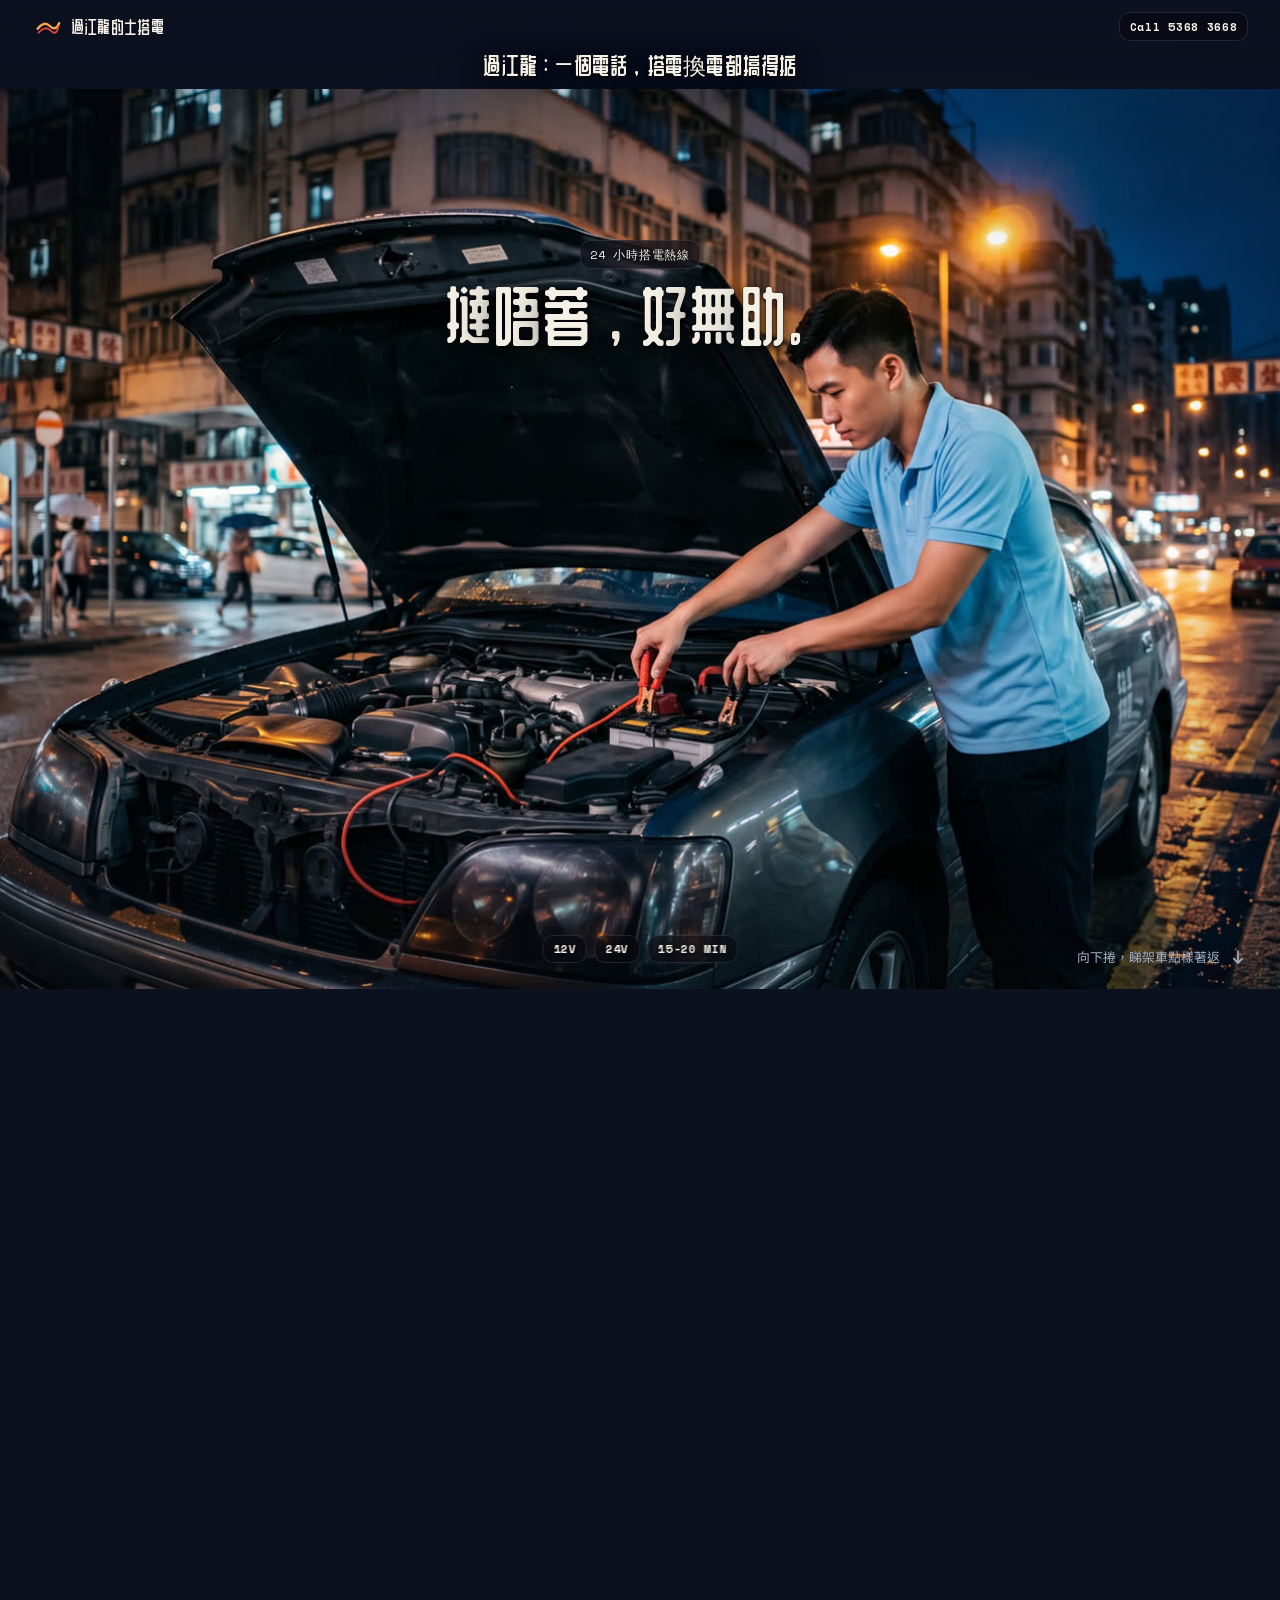
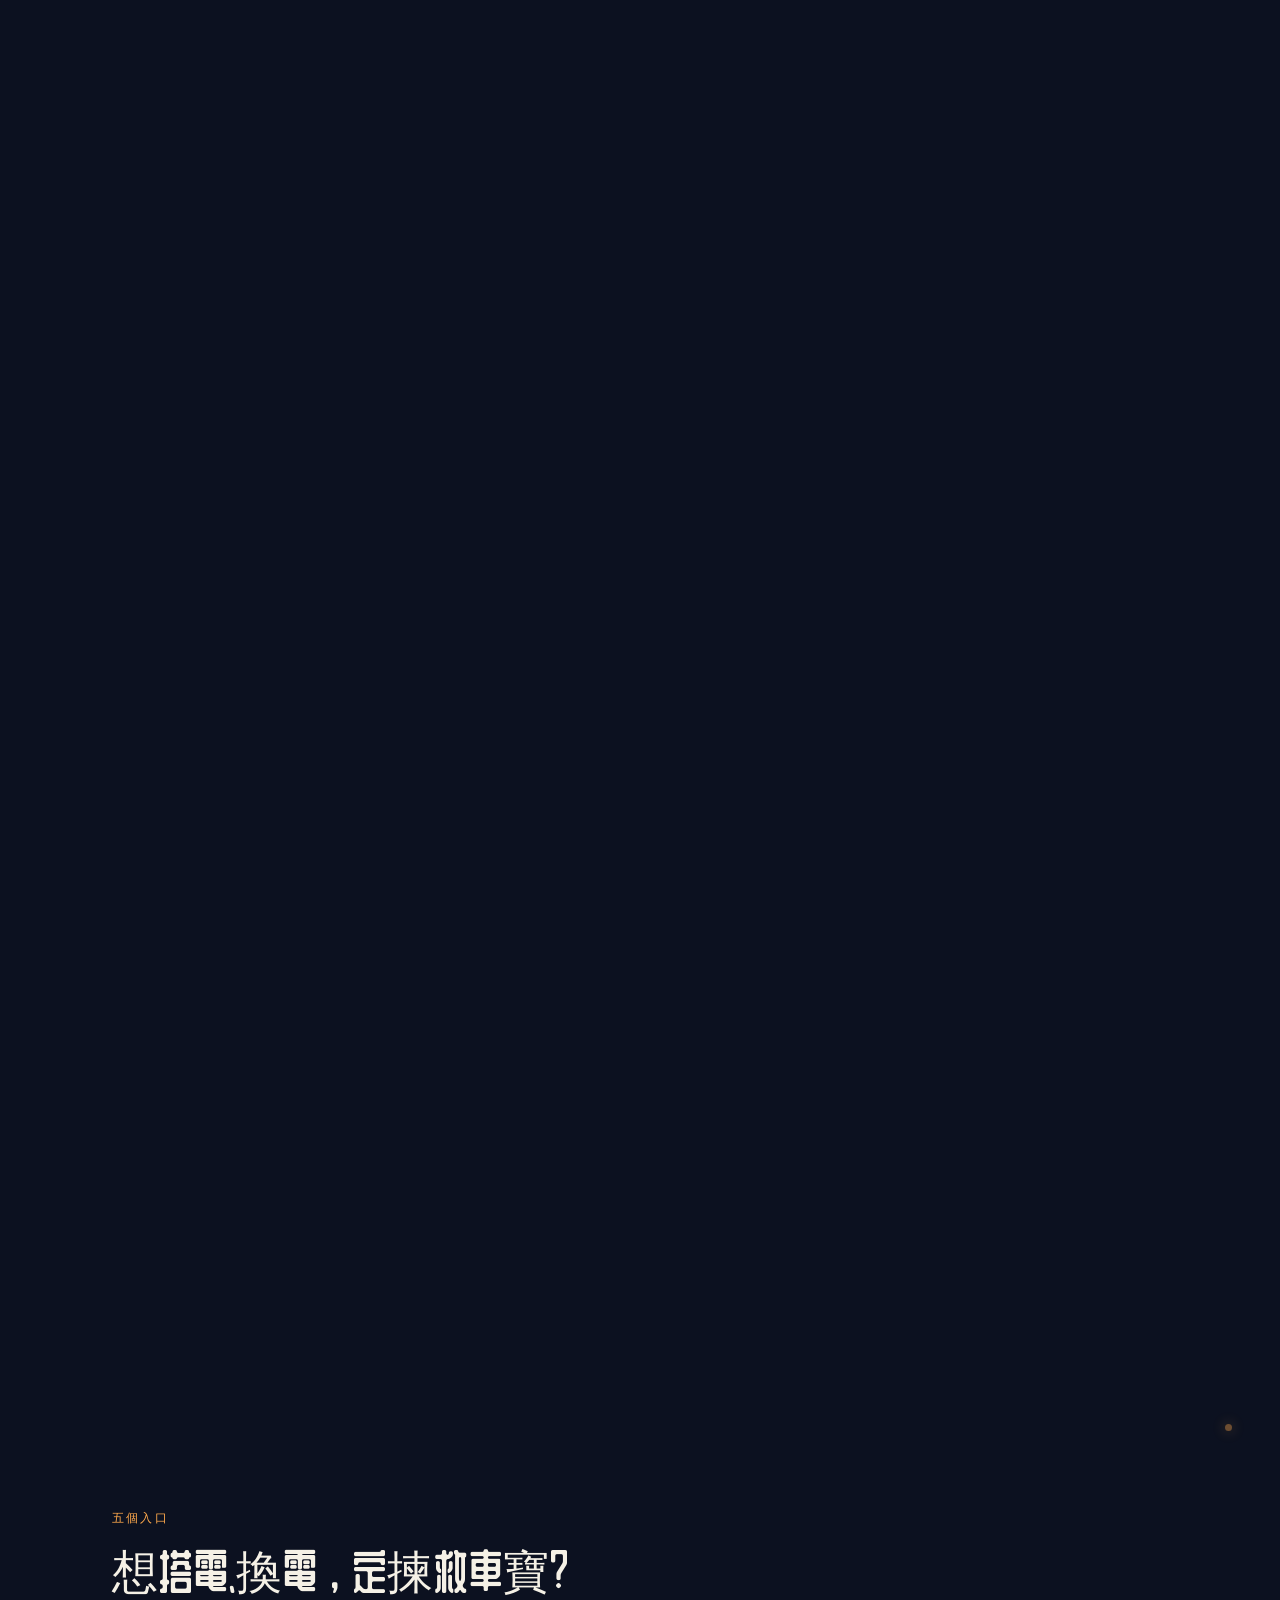
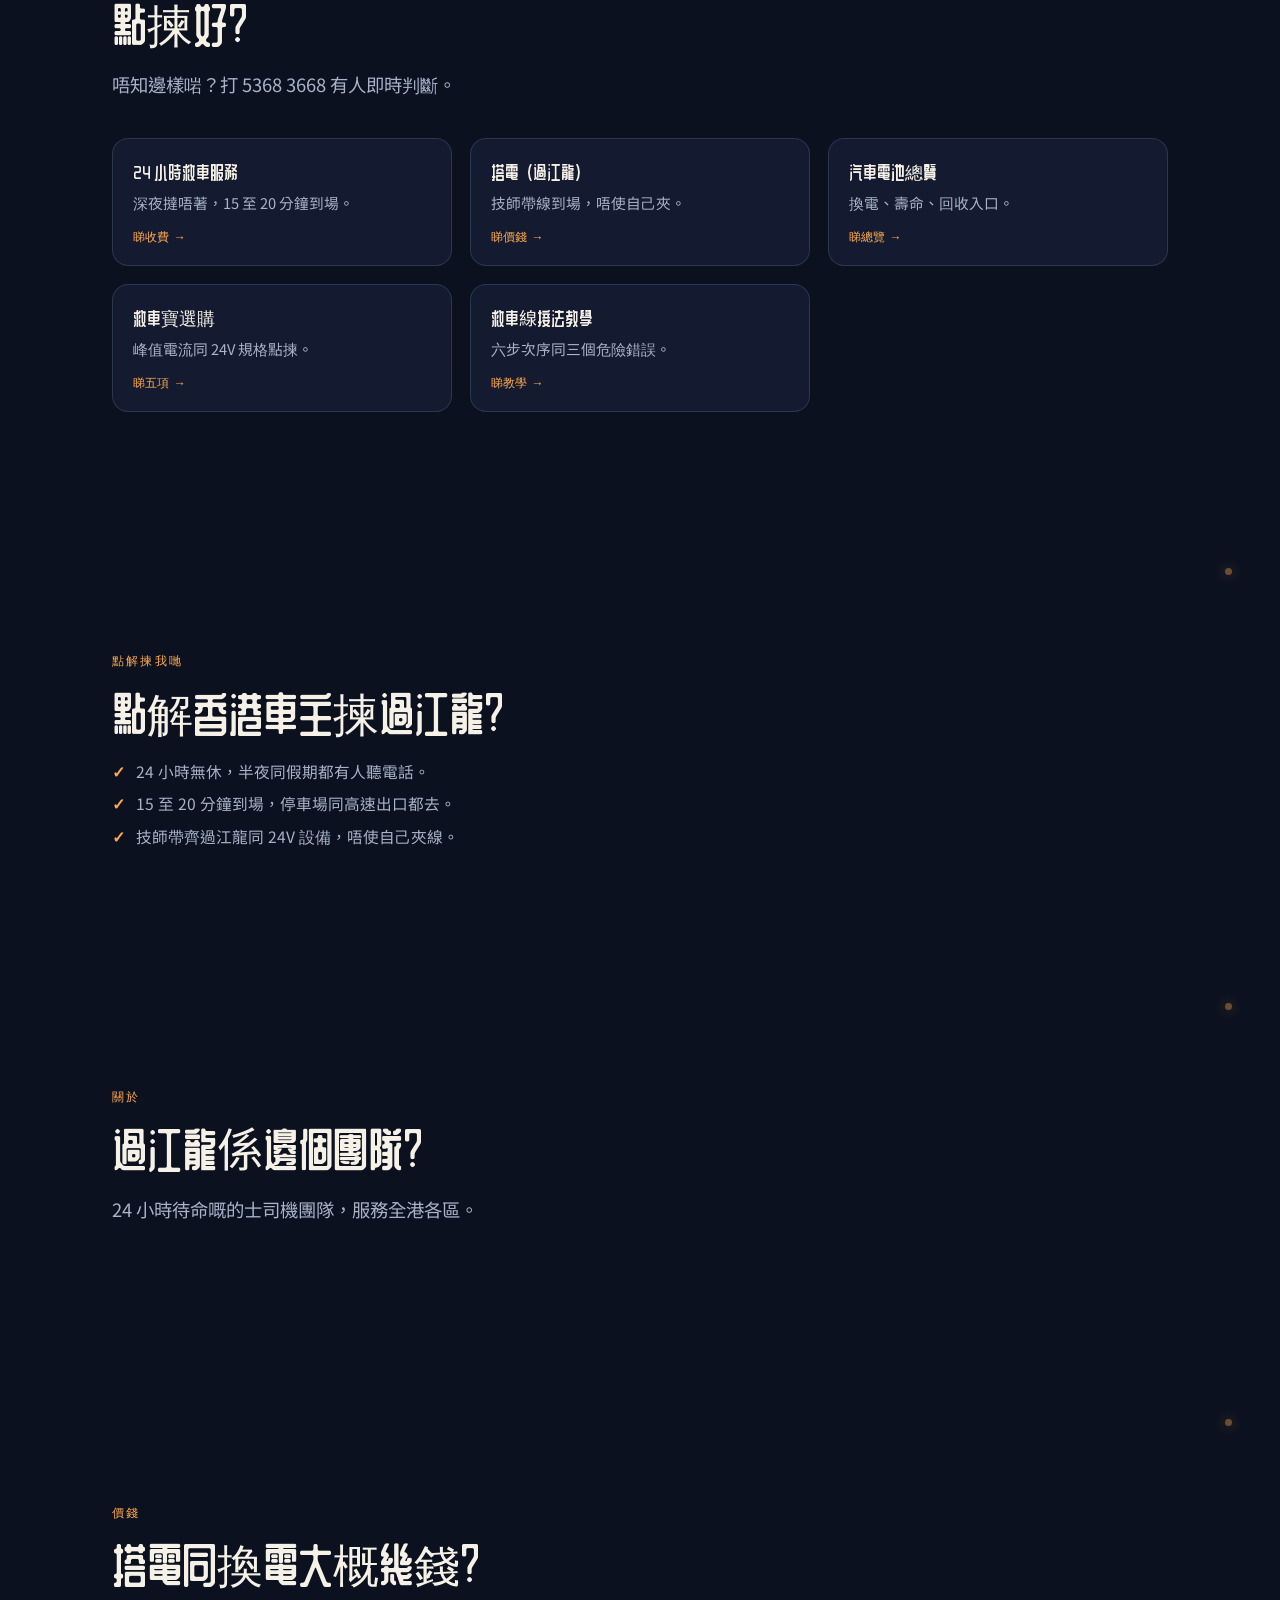
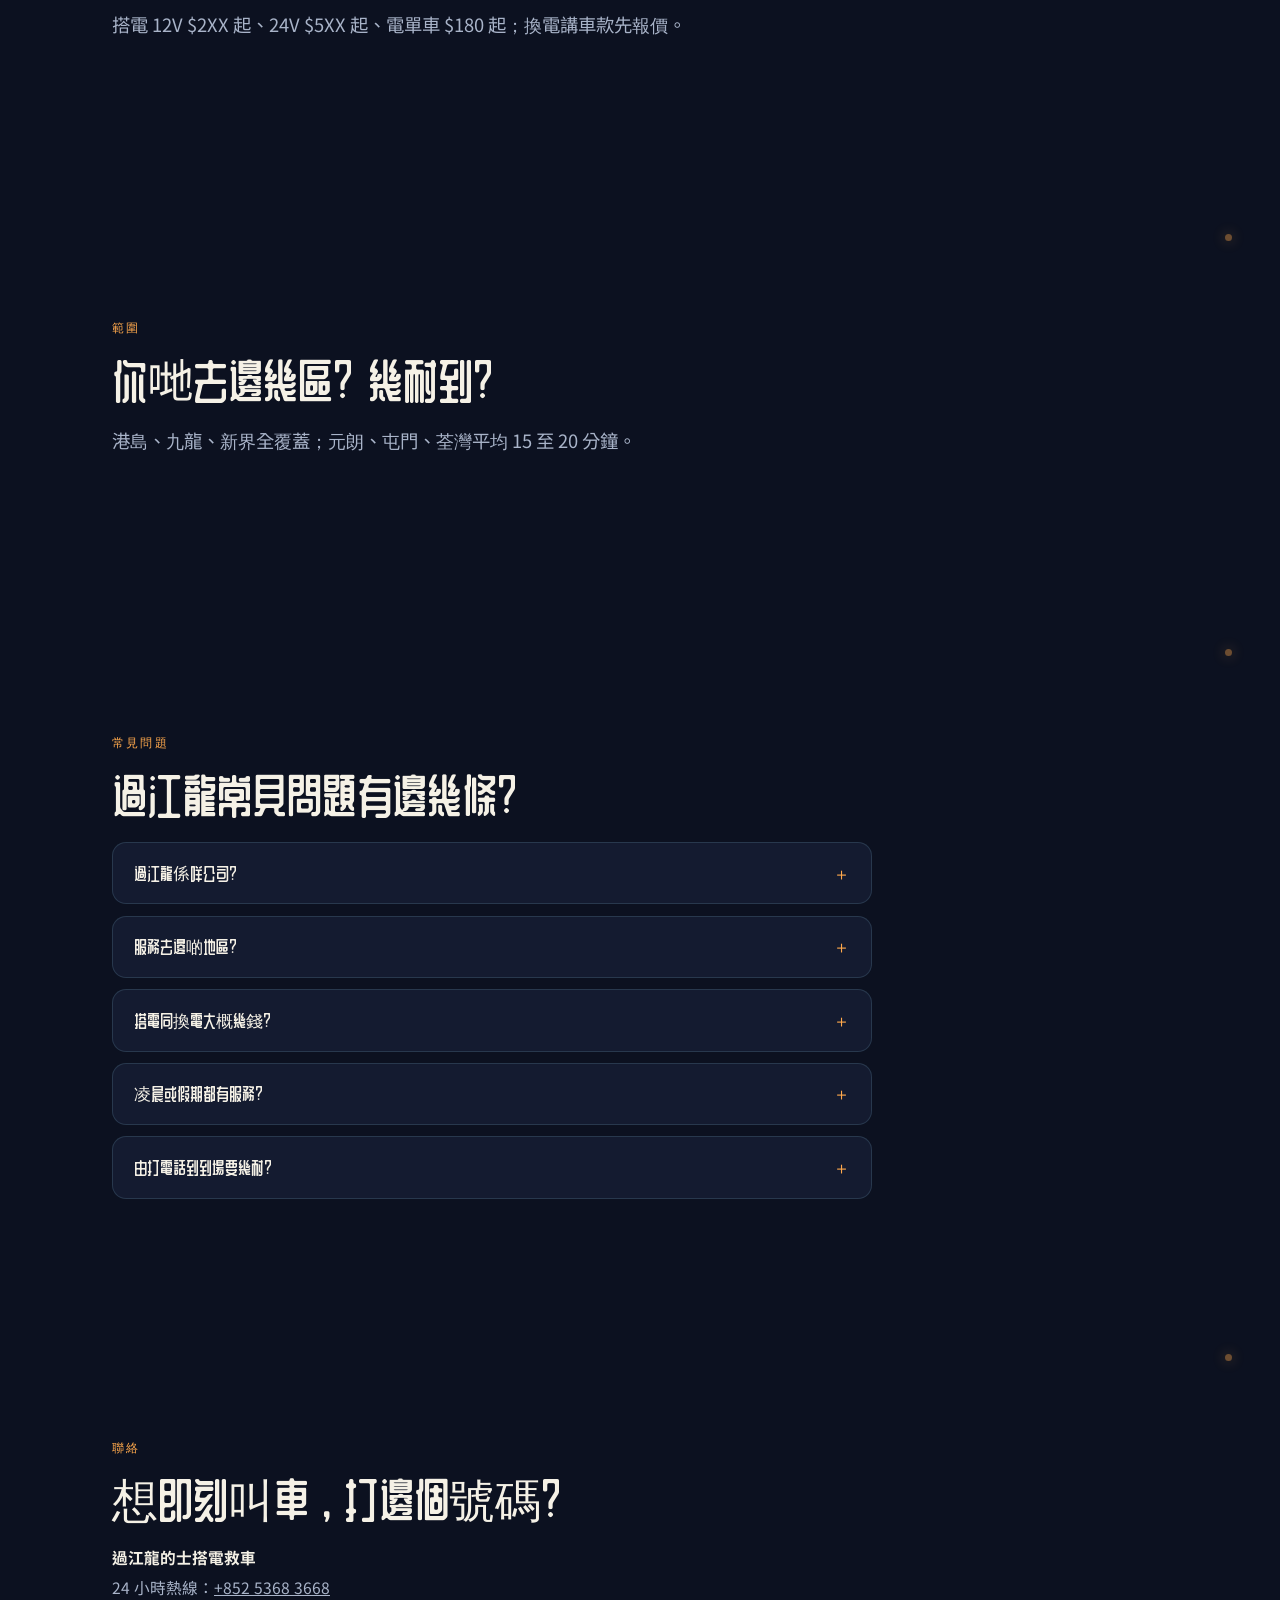
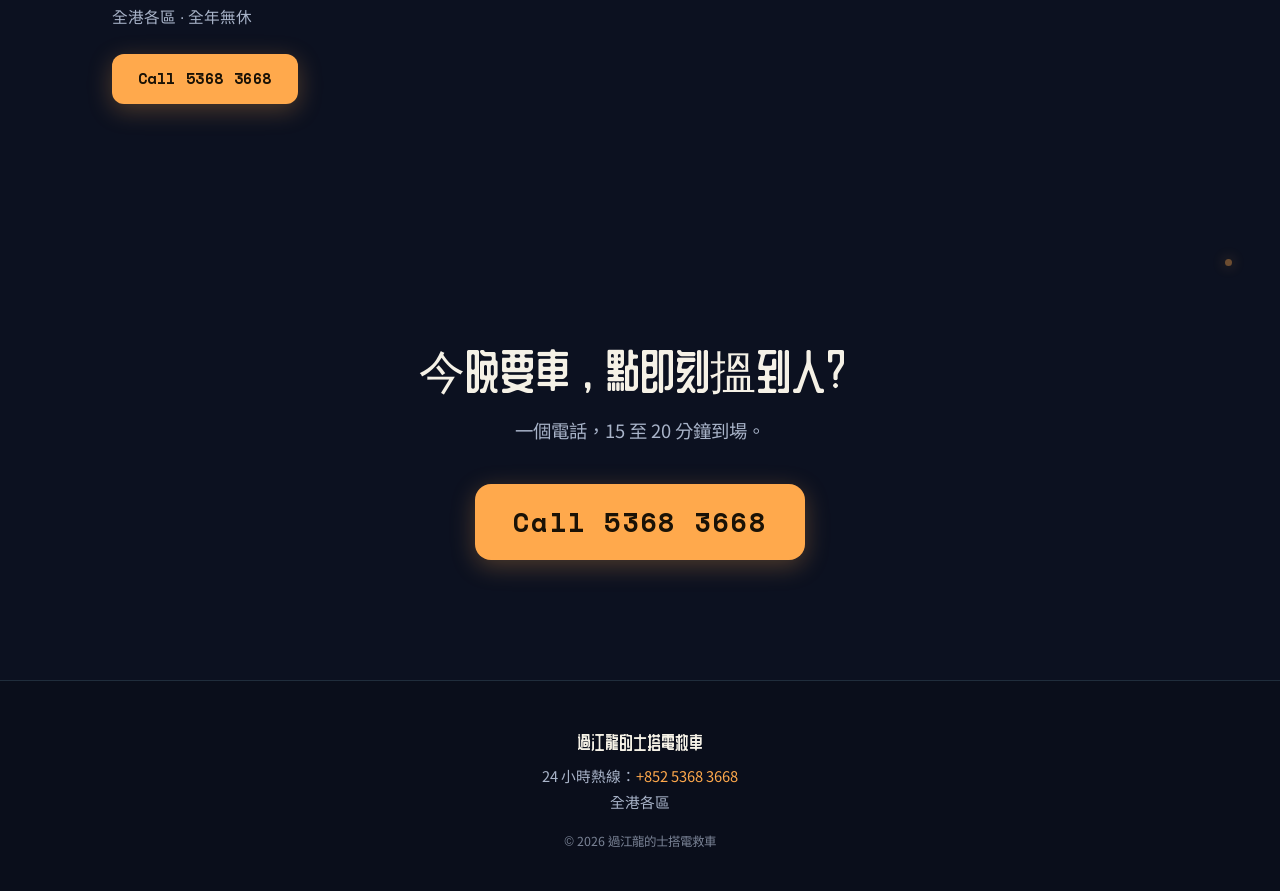
==== index.html @ 79748714 "preview: production-shaped root home (video path fix) + 12 pages" ====
<!DOCTYPE html>
<html lang="zh-Hant">
<!-- 首頁＝入口頁（hub）：內容已分拆去 12 個子頁；本頁只保留 hero、品牌、信任、價錢區間、範圍、5 條 hub 卡、4–6 條 FAQ -->
<head>
<!-- preview-build: gjl-20261128-v2 -->
<meta charset="UTF-8">
<meta name="viewport" content="width=device-width, initial-scale=1.0">
<title>過江龍的士搭電｜24 小時搭電同換電總覽｜5368 3668</title>
<meta name="description" content="過江龍的士搭電：24 小時上門搭電同換電，15 至 20 分鐘到場，全港各區。搭電 12V $2XX 起、24V $5XX 起、電單車 $180 起，一個電話 5368 3668。">
<link rel="canonical" href="https://taxi-jumpstart.com/">
<meta property="og:type" content="website">
<meta property="og:title" content="過江龍的士搭電｜24 小時搭電同換電總覽｜5368 3668">
<meta property="og:description" content="24 小時上門搭電同換電，15 至 20 分鐘到場，全港各區。一個電話 5368 3668。">
<meta property="og:image" content="https://taxi-jumpstart.com/assets/hero-poster.jpg">
<meta property="og:image:width" content="4360">
<meta property="og:image:height" content="894">
<meta property="og:image:alt" content="過江龍的士搭電：技師到場搭電一撻即著">
<meta property="og:url" content="https://taxi-jumpstart.com/">
<meta property="og:locale" content="zh_HK">
<meta name="twitter:card" content="summary_large_image">
<meta name="twitter:title" content="過江龍的士搭電｜24 小時搭電同換電總覽">
<meta name="twitter:description" content="24 小時上門搭電同換電，15 至 20 分鐘到場，全港各區。">
<meta name="twitter:image" content="https://taxi-jumpstart.com/assets/hero-poster.jpg">
<meta name="theme-color" content="#0C1120">
<link rel="icon" href="data:image/svg+xml,%3Csvg xmlns='http://www.w3.org/2000/svg' viewBox='0 0 64 64'%3E%3Crect width='64' height='64' rx='14' fill='%230C1120'/%3E%3Cpath d='M12 38 Q26 20 38 32 T58 26' stroke='%23FFA94C' stroke-width='5' fill='none' stroke-linecap='round'/%3E%3Cpath d='M14 46 Q28 30 40 42 T56 34' stroke='%23E5443F' stroke-width='4' fill='none' stroke-linecap='round'/%3E%3C/svg%3E">
<link rel="preload" href="assets/fonts/zcool-400.woff2" as="font" type="font/woff2" crossorigin>
<link rel="preload" as="image" href="assets/hero-poster.jpg" fetchpriority="high">
<link rel="stylesheet" href="assets/fonts/fonts.css" media="print" onload="this.media='all'">
<noscript><link rel="stylesheet" href="assets/fonts/fonts.css"></noscript>
<link rel="stylesheet" href="assets/style.css?v=26">
<script async src="https://www.googletagmanager.com/gtag/js?id=G-LXWR9DQGWZ"></script>
<script>
  window.dataLayer = window.dataLayer || [];
  function gtag(){dataLayer.push(arguments);}
  gtag('js', new Date());
  gtag('config', 'G-LXWR9DQGWZ');
</script>
<style>
/* 首頁專用：5 條 hub 卡（唔改 style.css，避免影響 12 個子頁） */
.hub-grid{display:grid;grid-template-columns:repeat(3,1fr);gap:1.1rem}
.hub-card{display:flex;flex-direction:column;gap:.35rem;background:var(--panel);border:1px solid var(--line);border-radius:16px;padding:1.25rem;text-decoration:none;transition:border-color .25s,transform .25s}
.hub-card:hover{border-color:var(--accent);transform:translateY(-2px)}
.hub-card h3{font-family:var(--font-display);font-weight:400;font-size:1.12rem;color:var(--text-primary)}
.hub-card p{color:var(--text-secondary);font-size:.92rem;line-height:1.55}
.hub-card .hub-more{font-family:var(--font-mono);font-size:.76rem;color:var(--accent);margin-top:.45rem}
.nap{display:grid;gap:.35rem;max-width:52rem;margin-bottom:1.6rem}
.nap p{color:var(--text-secondary);font-size:.98rem}
.nap strong{color:var(--text-primary)}
.trust{display:grid;gap:.55rem;max-width:52rem;list-style:none}
.trust li{color:var(--text-secondary);font-size:.98rem;padding-left:1.5rem;position:relative}
.trust li::before{content:"✓";position:absolute;left:0;color:var(--accent);font-weight:700}
@media (max-width:900px){.hub-grid{grid-template-columns:1fr}}
@media (max-width:720px){
  .hub-card h3{font-size:1.5rem}
  .hub-card p{font-size:1.12rem}
  .hub-card .hub-more{font-size:.95rem}
  .nap p,.trust li,.faq-list details p{font-size:1.12rem}
}
</style>
<script type="application/ld+json">
{
  "@context": "https://schema.org",
  "@graph": [
    {
      "@type": "Organization",
      "@id": "https://taxi-jumpstart.com/#org",
      "name": "過江龍的士搭電救車",
      "alternateName": "的士過江龍搭電",
      "url": "https://taxi-jumpstart.com/",
      "description": "過江龍的士搭電：24 小時上門搭電同換電服務，15 至 20 分鐘到場，全港各區。",
      "telephone": "+85253683668",
      "areaServed": "香港全港各區",
      "image": "https://taxi-jumpstart.com/assets/hero-poster.jpg"
    },
    {
      "@type": "LocalBusiness",
      "@id": "https://taxi-jumpstart.com/#business",
      "name": "過江龍的士搭電救車",
      "parentOrganization": { "@id": "https://taxi-jumpstart.com/#org" },
      "url": "https://taxi-jumpstart.com/",
      "telephone": "+85253683668",
      "areaServed": "香港全港各區",
      "priceRange": "$180 - $5XX",
      "address": { "@type": "PostalAddress", "addressLocality": "香港", "addressRegion": "香港", "addressCountry": "HK" },
      "contactPoint": { "@type": "ContactPoint", "telephone": "+852-5368-3668", "contactType": "customer service", "areaServed": "HK", "availableLanguage": ["zh-Hant-HK","zh-Hant"] },
      "serviceArea": { "@type": "AdministrativeArea", "name": "香港" },
      "makesOffer": [
        { "@type": "Offer", "@id": "https://taxi-jumpstart.com/#offer-moto", "itemOffered": { "@type": "Service", "name": "電單車搭電" }, "priceSpecification": { "@type": "PriceSpecification", "priceCurrency": "HKD", "price": 180 }, "areaServed": { "@type": "AdministrativeArea", "name": "香港" } },
        { "@type": "Offer", "@id": "https://taxi-jumpstart.com/#offer-12v", "itemOffered": { "@type": "Service", "name": "12V 私家車搭電" }, "priceSpecification": { "@type": "PriceSpecification", "priceCurrency": "HKD", "minPrice": 200, "maxPrice": 299 }, "areaServed": { "@type": "AdministrativeArea", "name": "香港" } },
        { "@type": "Offer", "@id": "https://taxi-jumpstart.com/#offer-24v", "itemOffered": { "@type": "Service", "name": "24V 貨車搭電" }, "priceSpecification": { "@type": "PriceSpecification", "priceCurrency": "HKD", "minPrice": 500 }, "areaServed": { "@type": "AdministrativeArea", "name": "香港" } }
      ],
      "openingHours": "Mo-Su 00:00-24:00",
      "image": "https://taxi-jumpstart.com/assets/hero-poster.jpg"
    },
    {
      "@type": "FAQPage",
      "@id": "https://taxi-jumpstart.com/#faq",
      "mainEntity": [
        { "@type": "Question", "name": "過江龍係咩公司？", "acceptedAnswer": { "@type": "Answer", "text": "過江龍的士搭電救車：24 小時上門搭電同換電嘅團隊，一個電話 5368 3668，服務全港各區。" } },
        { "@type": "Question", "name": "服務去邊啲地區？", "acceptedAnswer": { "@type": "Answer", "text": "香港島、九龍、新界全區，包括屋邨、商場停車場、工業區、隧道口同高速出口。" } },
        { "@type": "Question", "name": "搭電同換電大概幾錢？", "acceptedAnswer": { "@type": "Answer", "text": "搭電 12V $2XX 起、24V 貨車 $5XX 起、電單車 $180 起；換電視乎車款同型號，講車款先報實價。" } },
        { "@type": "Question", "name": "凌晨或公眾假期都有服務？", "acceptedAnswer": { "@type": "Answer", "text": "有，24 小時全年無休；深夜、公眾假期同偏遠地區收費可能調整，落單時會講清楚。" } },
        { "@type": "Question", "name": "由打電話到技師到場要幾耐？", "acceptedAnswer": { "@type": "Answer", "text": "平均 15 至 20 分鐘；偏遠地區會長少少，落單時即時講預計到場時間。" } }
      ]
    }
  ]
}
</script>
<meta name="robots" content="noindex,nofollow">
</head>
<body>
<a class="skip" href="#main">跳至主要內容</a>

<nav class="nav" aria-label="主導覽">
  <a class="nav-brand" href="#top" aria-label="過江龍的士搭電 首頁">
    <svg class="brand-mark" viewBox="0 0 64 64" aria-hidden="true"><path d="M12 38 Q26 20 38 32 T58 26" stroke="#FFA94C" stroke-width="5" fill="none" stroke-linecap="round"/><path d="M14 46 Q28 30 40 42 T56 34" stroke="#E5443F" stroke-width="4" fill="none" stroke-linecap="round"/></svg>
    <span class="brand-name">過江龍的士搭電</span>
  </a>
  <a class="nav-call chip" href="tel:+85253683668">Call 5368 3668</a>
</nav>

<main id="main" tabindex="-1">

<div class="h1-bar">
  <h1>過江龍：一個電話，搭電換電都搞得掂</h1>
</div>

<section class="hero" id="top" aria-label="過江龍的士搭電 搭電同換電總覽">
  <div class="stage" id="stage">
    <div class="poster" id="poster"></div>
    <video id="hero" preload="none" muted playsinline aria-hidden="true" tabindex="-1"></video>
    <svg class="ring" viewBox="0 0 48 48" aria-hidden="true"><circle cx="24" cy="24" r="20" fill="none" stroke="currentColor" stroke-width="3" stroke-dasharray="126" style="stroke-dashoffset:var(--ld,126)"/></svg>
    <div class="scrim" aria-hidden="true"></div>

    <div class="captions" aria-hidden="true">
      <div class="band band-1 top" data-band="1" data-a="0.00" data-b="0.20" data-entrance="rise">
        <p class="chip band-kicker">24 小時搭電熱線</p>
        <div class="bhead">撻唔著，好無助。</div>
      </div>
      <div class="band band-2 left" data-band="2" data-a="0.20" data-b="0.44" data-entrance="weave">
        <p class="chip band-kicker">過江龍的士到場</p>
        <div class="bhead">一個電話，我哋 15 分鐘就到。</div>
      </div>
      <div class="band band-3 top" data-band="3" data-a="0.44" data-b="0.70" data-entrance="punch">
        <div class="bhead punch">一撻即著。</div>
        <p class="bsub">12V 私家車、24V 貨車都搞得掂</p>
      </div>
      <div class="band band-4 right" data-band="4" data-a="0.70" data-b="0.90" data-entrance="grid">
        <div class="bhead gridline">12V 私家車。24V 貨車。電單車。都得。</div>
      </div>
      <div class="band band-5 top" data-band="5" data-a="0.90" data-b="1.00" data-entrance="settle">
        <div class="bhead settle">24 小時。|全港各區。</div>
        <p class="bsub settle">車死咗唔使慌，<br>一個電話搞掂</p>
        <a class="btn settle" href="tel:+85253683668">Call 5368 3668</a>
      </div>
    </div>

    <div class="hud" aria-hidden="true">
      <span class="chip hud-chip">12V</span>
      <span class="chip hud-chip">24V</span>
      <span class="chip hud-chip">15-20 MIN</span>
    </div>

    <div class="scroll-cue" aria-hidden="true">
      <span>向下捲，睇架車點樣著返</span>
      <svg viewBox="0 0 24 24"><path d="M12 5v14m0 0l-5-5m5 5l5-5" stroke="currentColor" stroke-width="2" fill="none" stroke-linecap="round" stroke-linejoin="round"/></svg>
    </div>
  </div>

  <div class="static-hero" id="staticHero" aria-hidden="false">
    <div class="s-head">過江龍：一個電話，搭電換電都搞得掂</div>
    <p class="s-sub">24 小時上門搭電同換電，15 至 20 分鐘到場</p>
    <a class="btn" href="tel:+85253683668">Call 5368 3668</a>
  </div>
</section>


<section class="section" aria-labelledby="hub-h">
  <div class="wrap sec-enter">
    <p class="kicker">五個入口</p>
    <h2 class="h2" id="hub-h">想搭電、換電，定揀救車寶？點揀好？</h2>
    <p class="lede">唔知邊樣啱？打 5368 3668 有人即時判斷。</p>
    <div class="hub-grid stagger">
      <a class="hub-card" href="services/24-hour-rescue/">
        <h3>24 小時救車服務</h3>
        <p>深夜撻唔著，15 至 20 分鐘到場。</p>
        <span class="hub-more">睇收費 →</span>
      </a>
      <a class="hub-card" href="services/battery-jump/">
        <h3>搭電（過江龍）</h3>
        <p>技師帶線到場，唔使自己夾。</p>
        <span class="hub-more">睇價錢 →</span>
      </a>
      <a class="hub-card" href="battery/">
        <h3>汽車電池總覽</h3>
        <p>換電、壽命、回收入口。</p>
        <span class="hub-more">睇總覽 →</span>
      </a>
      <a class="hub-card" href="tools/jump-starter/">
        <h3>救車寶選購</h3>
        <p>峰值電流同 24V 規格點揀。</p>
        <span class="hub-more">睇五項 →</span>
      </a>
      <a class="hub-card" href="guides/jump-lead-steps/">
        <h3>救車線接法教學</h3>
        <p>六步次序同三個危險錯誤。</p>
        <span class="hub-more">睇教學 →</span>
      </a>
    </div>
  </div>
</section>

<section class="section" aria-labelledby="why-h">
  <div class="wrap sec-enter">
    <p class="kicker">點解揀我哋</p>
    <h2 class="h2" id="why-h">點解香港車主揀過江龍？</h2>
    <ul class="trust">
      <li>24 小時無休，半夜同假期都有人聽電話。</li>
      <li>15 至 20 分鐘到場，停車場同高速出口都去。</li>
      <li>技師帶齊過江龍同 24V 設備，唔使自己夾線。</li>
    </ul>
  </div>
</section>

<section class="section" aria-labelledby="brand-h">
  <div class="wrap sec-enter">
    <p class="kicker">關於</p>
    <h2 class="h2" id="brand-h">過江龍係邊個團隊？</h2>
    <p class="lede">24 小時待命嘅的士司機團隊，服務全港各區。</p>
  </div>
</section>

<section class="section" aria-labelledby="price-h">
  <div class="wrap sec-enter">
    <p class="kicker">價錢</p>
    <h2 class="h2" id="price-h">搭電同換電大概幾錢？</h2>
    <p class="lede">搭電 12V $2XX 起、24V $5XX 起、電單車 $180 起；換電講車款先報價。</p>
  </div>
</section>

<section class="section" aria-labelledby="area-h">
  <div class="wrap sec-enter">
    <p class="kicker">範圍</p>
    <h2 class="h2" id="area-h">你哋去邊幾區？幾耐到？</h2>
    <p class="lede">港島、九龍、新界全覆蓋；元朗、屯門、荃灣平均 15 至 20 分鐘。</p>
  </div>
</section>

<section class="section faq" aria-labelledby="faq-h">
  <div class="wrap sec-enter">
    <p class="kicker">常見問題</p>
    <h2 class="h2" id="faq-h">過江龍常見問題有邊幾條？</h2>
    <div class="faq-list">
      <details><summary>過江龍係咩公司？</summary><p>24 小時搭電同換電團隊，熱線 5368 3668。</p></details>
      <details><summary>服務去邊啲地區？</summary><p>港島、九龍、新界全區，包括停車場同高速出口。</p></details>
      <details><summary>搭電同換電大概幾錢？</summary><p>搭電 12V $2XX 起、24V $5XX 起；換電講車款報價。</p></details>
      <details><summary>凌晨或假期都有服務？</summary><p>有，24 小時無休；偏遠地區收費或調整。</p></details>
      <details><summary>由打電話到到場要幾耐？</summary><p>平均 15 至 20 分鐘，落單即講預計時間。</p></details>
    </div>
  </div>
</section>

<section class="section" aria-labelledby="contact-h">
  <div class="wrap sec-enter">
    <p class="kicker">聯絡</p>
    <h2 class="h2" id="contact-h">想即刻叫車，打邊個號碼？</h2>
    <div class="nap">
      <p><strong>過江龍的士搭電救車</strong></p>
      <p>24 小時熱線：<a href="tel:+85253683668">+852 5368 3668</a></p>
      <p>全港各區 · 全年無休</p>
    </div>
    <a class="btn" href="tel:+85253683668">Call 5368 3668</a>
  </div>
</section>

<section class="section final-cta" aria-labelledby="cta-h">
  <div class="wrap sec-enter">
    <h2 class="h2" id="cta-h">今晚要車，點即刻搵到人？</h2>
    <p class="lede">一個電話，15 至 20 分鐘到場。</p>
    <a class="btn big" href="tel:+85253683668">Call 5368 3668</a>
  </div>
</section>

</main>

<footer class="footer">
  <div class="wrap">
    <p class="foot-name">過江龍的士搭電救車</p>
    <p class="foot-line">24 小時熱線：<a href="tel:+85253683668">+852 5368 3668</a></p>
    <p class="foot-line">全港各區</p>
    <p class="foot-note">© 2026 過江龍的士搭電救車</p>
  </div>
</footer>

<script src="assets/app.js?v=25"></script>
</body>
</html>
---- assets/fonts/fonts.css ----
/* Self-hosted subset fonts — pyftsubset to the exact chars used on this page
   (443 chars incl. ASCII + CJK punctuation). ~450KB total instead of loading
   full Google Fonts subsets. If page copy changes, re-subset with:
   pyftsubset <src> --text-file=chars.txt --flavor=woff2 --output-file=... */
@font-face{font-family:'ZCOOL QingKe HuangYou';src:url('zcool-400.woff2') format('woff2');font-weight:400;font-style:normal;font-display:swap}
@font-face{font-family:'Noto Sans TC';src:url('noto-400.woff2') format('woff2');font-weight:400;font-style:normal;font-display:swap}
@font-face{font-family:'Noto Sans TC';src:url('noto-500.woff2') format('woff2');font-weight:500;font-style:normal;font-display:swap}
@font-face{font-family:'Noto Sans TC';src:url('noto-700.woff2') format('woff2');font-weight:700;font-style:normal;font-display:swap}
@font-face{font-family:'Space Mono';src:url('spacemono-400.woff2') format('woff2');font-weight:400;font-style:normal;font-display:swap}
@font-face{font-family:'Space Mono';src:url('spacemono-700.woff2') format('woff2');font-weight:700;font-style:normal;font-display:swap}
---- assets/fonts/fonts.css ----
/* Self-hosted subset fonts — pyftsubset to the exact chars used on this page
   (443 chars incl. ASCII + CJK punctuation). ~450KB total instead of loading
   full Google Fonts subsets. If page copy changes, re-subset with:
   pyftsubset <src> --text-file=chars.txt --flavor=woff2 --output-file=... */
@font-face{font-family:'ZCOOL QingKe HuangYou';src:url('zcool-400.woff2') format('woff2');font-weight:400;font-style:normal;font-display:swap}
@font-face{font-family:'Noto Sans TC';src:url('noto-400.woff2') format('woff2');font-weight:400;font-style:normal;font-display:swap}
@font-face{font-family:'Noto Sans TC';src:url('noto-500.woff2') format('woff2');font-weight:500;font-style:normal;font-display:swap}
@font-face{font-family:'Noto Sans TC';src:url('noto-700.woff2') format('woff2');font-weight:700;font-style:normal;font-display:swap}
@font-face{font-family:'Space Mono';src:url('spacemono-400.woff2') format('woff2');font-weight:400;font-style:normal;font-display:swap}
@font-face{font-family:'Space Mono';src:url('spacemono-700.woff2') format('woff2');font-weight:700;font-style:normal;font-display:swap}
---- assets/style.css ----
/* 過江龍的士搭電救車 — cinematic scroll site */
:root{
  --canvas:#0C1120;
  --panel:#141B30;
  --panel-2:#182038;
  --accent:#FFA94C;
  --accent-hover:#FFC078;
  --accent-muted:rgba(255,169,76,.22);
  --current:#A5E6FF;
  --clamp-red:#E5443F;
  --text-primary:#F5F1E6;
  --text-secondary:#A9B4C9;
  --line:rgba(165,230,255,.14);
  --ease-out:cubic-bezier(.22,.61,.36,1);
  --ease-soft:cubic-bezier(.33,1,.68,1);
  --tshadow:0 1px 2px rgba(5,5,10,.95),0 3px 12px rgba(5,5,10,.78),0 10px 44px rgba(5,5,10,.8);
  --font-display:'ZCOOL QingKe HuangYou','Noto Sans TC',sans-serif;
  --font-body:'Noto Sans TC',sans-serif;
  --font-mono:'Space Mono',monospace;
  --font-latin:'Syncopate',monospace;
}
*,*::before,*::after{box-sizing:border-box;margin:0;padding:0}
html{overflow-x:hidden;overflow-x:clip;scroll-behavior:smooth}
body{overflow-x:hidden;overflow-x:clip;background:var(--canvas);color:var(--text-primary);font-family:var(--font-body);font-size:16px;line-height:1.5;-webkit-font-smoothing:antialiased}
body::before{content:"";position:fixed;inset:0;z-index:0;pointer-events:none;
  background:
    radial-gradient(1200px 700px at 70% -10%, rgba(165,230,255,.05), transparent 60%),
    radial-gradient(1000px 800px at 15% 110%, rgba(255,169,76,.05), transparent 60%),
    radial-gradient(600px 400px at 90% 70%, rgba(229,68,63,.03), transparent 60%);
  animation:bgdrift 90s var(--ease-soft) infinite alternate}
@keyframes bgdrift{from{transform:translate3d(0,0,0);opacity:.8}to{transform:translate3d(0,-40px,0);opacity:1}}
body.paused *,body.paused *::before,body.paused *::after{animation-play-state:paused !important}

img,svg,video{max-width:100%;display:block}
a{color:inherit}
button{font:inherit;color:inherit;background:none;border:none;cursor:pointer}

.skip{position:absolute;left:-999px;top:0;z-index:100;background:var(--accent);color:#0C1120;padding:.6rem 1rem;border-radius:0 0 8px 0;font-weight:700}
.skip:focus{left:0}

.wrap{max-width:1120px;margin:0 auto;padding:0 clamp(1rem,4vw,2rem)}

/* nav */
.nav{position:fixed;top:0;left:0;right:0;z-index:50;display:flex;align-items:center;justify-content:space-between;
  padding:.7rem clamp(1rem,4vw,2rem);background:linear-gradient(180deg,rgba(12,17,32,.9),rgba(12,17,32,.55) 70%,transparent);backdrop-filter:blur(8px)}
.nav-brand{display:inline-flex;align-items:center;gap:.55rem;text-decoration:none;font-family:var(--font-display);font-size:1.05rem;letter-spacing:.02em}
.brand-mark{width:30px;height:30px}
.nav-call{text-decoration:none;font-family:var(--font-mono);font-weight:700;font-size:.85rem;padding:.5rem .8rem;transition:background .25s,color .25s}
.nav-call:hover{background:rgba(255,169,76,.9);color:#0C1120}

/* chips */
.chip{background:rgba(8,8,15,.55);border:1px solid rgba(96,96,126,.3);border-radius:10px;backdrop-filter:blur(10px);text-shadow:0 1px 3px rgba(5,5,10,.85);padding:.3rem .6rem;font-family:var(--font-mono);font-size:.72rem;letter-spacing:.06em;white-space:nowrap}

/* ===== hero ===== */
.hero{position:relative;height:500vh;z-index:1}
.stage{position:sticky;top:0;height:100vh;overflow:hidden}
.poster{position:absolute;inset:0;background-size:cover;background-position:center}
#hero{position:absolute;inset:0;width:100%;height:100%;object-fit:cover;opacity:0;transition:opacity .6s var(--ease-out);transform:translateZ(0);will-change:transform}
.stage.video-ready #hero{opacity:1}
.ring{position:absolute;top:50%;left:50%;width:64px;height:64px;transform:translate(-50%,-50%);color:var(--accent);opacity:0;pointer-events:none}
.stage.loading .ring{opacity:1}
.stage.video-ready .ring,.stage.video-failed .ring{opacity:0}
.ring circle{transition:stroke-dashoffset .12s linear}

.scrim{position:absolute;inset:0;pointer-events:none;background:radial-gradient(ellipse 120% 90% at 50% 45%,rgba(10,10,18,0) 35%,rgba(10,10,18,.62) 100%)}

/* captions + bands */
.captions{position:absolute;inset:0;z-index:3;pointer-events:none}
.band{position:absolute;padding:1rem;opacity:0;text-shadow:var(--tshadow)}
.band .btn{text-shadow:none}
.band-kicker{display:inline-block;margin-bottom:.7rem}
.bhead{font-family:var(--font-display);font-weight:400;font-size:clamp(1.9rem,5.2vw,4rem);line-height:1.12;color:var(--text-primary)}
.bsub{font-size:clamp(.95rem,1.6vw,1.25rem);color:var(--text-primary);margin-top:.6rem;font-weight:500}
.band .btn{margin-top:1.1rem}

.band-1{top:15%;left:8%;right:8%;text-align:center}
.band-2{top:40%;left:6%;max-width:34vw}
.band-3{top:18%;left:50%;transform:translateX(-50%);text-align:center}
.band-3 .bhead{font-size:clamp(2.6rem,8vw,6.2rem);white-space:nowrap}
.band-4{top:42%;right:6%;max-width:34vw;text-align:right}
.band-5{top:22%;left:50%;transform:translateX(-50%);text-align:center}

/* per-band scrims removed: the ::before z-index:-1 approach could paint over the
   text on some Android layouts. Legibility now comes from the global .scrim plus
   the bands' text-shadow. */

/* split text spans — per-char entrance, chars armed by JS inline styles */
.bhead .c{display:inline-block;white-space:pre}
.band .bhead,.band .bsub{display:block}

/* entrances — driven entirely in JS (inline styles on each char) for maximum
   browser compatibility. Reduced-motion CSS below forces chars visible. */
/* (a)-(e): per-char rise/weave/punch/grid/settle are computed in app.js applyChars(). */

/* HUD */
.hud{position:absolute;bottom:1.6rem;left:50%;transform:translateX(-50%);display:flex;gap:.5rem;z-index:3;pointer-events:none}
.hud-chip{font-family:var(--font-mono);font-weight:700}
.scroll-cue{position:absolute;bottom:1.4rem;right:clamp(1rem,4vw,2rem);z-index:3;display:flex;align-items:center;gap:.5rem;color:var(--text-secondary);font-size:.8rem;pointer-events:none;animation:cue 2.4s var(--ease-soft) infinite}
.scroll-cue svg{width:20px;height:20px}
@keyframes cue{0%,100%{transform:translateY(0);opacity:.85}50%{transform:translateY(6px);opacity:.4}}

/* static hero (designed layout shown under the five gates) */
.static-hero{position:absolute;inset:0;display:flex;flex-direction:column;align-items:center;justify-content:center;text-align:center;gap:1rem;padding:0 1.5rem;z-index:4;opacity:0;pointer-events:none;transition:opacity .4s var(--ease-out)}
.s-head{font-family:var(--font-display);font-weight:400;font-size:clamp(2.2rem,8vw,3.4rem);line-height:1.15;text-shadow:var(--tshadow)}
.s-sub{font-size:clamp(1rem,3vw,1.3rem);color:var(--text-primary);text-shadow:var(--tshadow)}
.static-hero .btn{pointer-events:auto}

/* ===== THE STATIC-HERO GATES (CSS must match JS exactly) =====
   Portrait phones now get the cover-cropped mobile scrub (video 7.3MB < 8MB,
   subject survives the 9:16 crop). Static hero stays only for landscape
   phones (no room for the journey) and reduced-motion visitors. */
@media (orientation:landscape) and (pointer:coarse) and (max-height:560px){.stage .captions,.stage .hud,.stage .scroll-cue{display:none}.stage video,.stage .ring,.stage .scrim{display:none}.static-hero{opacity:1;background:url('hero-poster.jpg') center/cover no-repeat}}
@media (prefers-reduced-motion:reduce){.stage .captions,.stage .hud,.stage .scroll-cue{display:none}.stage video,.stage .ring,.stage .scrim{display:none}.static-hero{opacity:1;background:url('hero-poster.jpg') center/cover no-repeat}}
@media (max-height:560px){.stage .hud,.stage .scroll-cue{display:none}}
/* JS failure safety net: never ship a wordless hero (static-hero is a sibling of .stage) */
.stage.js-failed .captions,.stage.js-failed .hud,.stage.js-failed .scroll-cue{display:none}
.stage.js-failed video,.stage.js-failed .ring,.stage.js-failed .scrim{display:none}
.stage.js-failed ~ .static-hero{opacity:1;background:url('hero-poster.jpg') center/cover no-repeat}

/* mobile portrait caption layout (scrub is live here).
   NOTE: bands deliberately use the DESKTOP positions here — the custom mobile
   band overrides caused text to vanish on some Android Chrome layouts. Only
   font sizes and HUD tweaks are overridden. Sizes tuned so captions stay
   proportional on a phone and don't bury the vehicle scene. */
@media (max-width:720px){
  .bhead{font-size:clamp(2.6rem,21vw,5.4rem);line-height:1.18}
  /* long headlines (band 2 & 4) get a smaller size so they stay inside the
     hood area (hood top → headlight top) instead of overflowing the screen */
  .band-2 .bhead,.band-4 .bhead{font-size:clamp(1.5rem,8.5vw,2.5rem)}
  .band-2 .band-kicker,.band-4 .band-kicker{font-size:1.5rem}
  .band-3 .bhead{font-size:clamp(2.4rem,22vw,4.6rem);white-space:normal}
  .band-5{top:8%}
  .band-5 .bhead{font-size:clamp(2.2rem,19vw,5rem);white-space:normal;line-height:1.02}
  .band-5 .btn{white-space:nowrap}
  .band-5 .bsub{font-size:1.3rem;margin-top:.6rem;line-height:1.2}
  .band-5 .btn{margin-top:1.1rem}
  .bsub{font-size:1.35rem}
  .band-kicker{font-size:1rem}
  .hud{bottom:.6rem}
  .hud-chip{font-size:clamp(1.1rem,4.5vw,1.7rem);padding:.45rem .7rem}
  .scroll-cue{display:none}
}

/* complete without video */
.stage.video-failed .poster{display:block}
.stage.video-failed .scroll-cue svg{animation:none}

/* ===== buttons ===== */
.btn{display:inline-block;background:var(--accent);color:#1A1206;font-family:var(--font-mono);font-weight:700;font-size:.95rem;letter-spacing:.04em;padding:.85rem 1.6rem;border-radius:12px;text-decoration:none;transition:background .25s,transform .25s;box-shadow:0 6px 24px rgba(255,169,76,.28)}
.btn:hover{background:var(--accent-hover);transform:translateY(-2px)}
.btn:focus-visible{outline:3px solid var(--accent);outline-offset:3px}
a:focus-visible,button:focus-visible,summary:focus-visible,[tabindex]:focus-visible{outline:3px solid var(--accent);outline-offset:3px}
.btn.ghost{background:transparent;color:var(--text-primary);border:1.5px solid var(--accent-muted);box-shadow:none}
.btn.ghost:hover{border-color:var(--accent);background:rgba(255,169,76,.1)}
.btn.big{font-size:clamp(1.2rem,3vw,1.7rem);padding:1.1rem 2.4rem;border-radius:16px}
@media (pointer:coarse){.btn{min-height:44px;display:inline-flex;align-items:center;justify-content:center}}

/* ===== sections ===== */
.section{position:relative;z-index:1;padding:clamp(4.5rem,10vw,7.5rem) 0}
.kicker{font-family:var(--font-mono);color:var(--accent);font-size:.78rem;letter-spacing:.18em;text-transform:uppercase;margin-bottom:1rem}
.h2{font-family:var(--font-display);font-weight:400;font-size:clamp(1.7rem,4.5vw,2.9rem);line-height:1.16;max-width:22ch;margin-bottom:1.2rem}
.lede{color:var(--text-secondary);font-size:clamp(1rem,2vw,1.15rem);max-width:44rem;margin-bottom:2.5rem}
.fine{color:var(--text-secondary);font-size:.85rem;margin-top:1.5rem;text-align:center}
h2.ch-m{max-width:22ch}
p.ch{max-width:44rem}

/* entrance choreography (whisper) */
.sec-enter{opacity:0;transform:translateY(26px);transition:opacity .7s var(--ease-out),transform .7s var(--ease-out)}
.sec-enter.in{opacity:1;transform:none}
.stagger>*{opacity:0;transform:translateY(22px);transition:opacity .6s var(--ease-out),transform .6s var(--ease-out)}
.stagger.in>*{opacity:1;transform:none}
.stagger.in>*:nth-child(1){transition-delay:0ms}
.stagger.in>*:nth-child(2){transition-delay:80ms}
.stagger.in>*:nth-child(3){transition-delay:160ms}
.stagger.in>*:nth-child(4){transition-delay:240ms}
.stagger.in>*:nth-child(5){transition-delay:320ms}
.stagger.in>*:nth-child(6){transition-delay:400ms}
/* retire the stagger delays so hovers are never laggy (must beat nth-child specificity) */
.stagger.done>*{transition-delay:0s !important}

/* one living element per section (whisper spark, gated on visible) */
@keyframes pulse{0%,100%{opacity:.35}50%{opacity:1}}
.section::after{content:"";position:absolute;top:2.2rem;right:clamp(1rem,4vw,3rem);width:7px;height:7px;border-radius:50%;background:var(--accent);box-shadow:0 0 14px var(--accent);opacity:.4;animation:pulse 4.5s var(--ease-soft) infinite;animation-delay:-1.2s;animation-play-state:paused;pointer-events:none}
.section.on::after{animation-play-state:running}
.live{animation:pulse 4.5s var(--ease-soft) infinite;animation-delay:-1.2s}

/* problem */
.three{display:grid;grid-template-columns:repeat(3,1fr);gap:1.2rem}
.tile{background:var(--panel);border:1px solid var(--line);border-radius:16px;padding:1.6rem;position:relative;overflow:hidden}
.tile::after{content:"";position:absolute;top:0;left:0;right:0;height:2px;background:linear-gradient(90deg,var(--accent-muted),transparent)}
.tile-num{font-family:var(--font-mono);color:var(--accent);font-size:.8rem;display:block;margin-bottom:.5rem}
.tile-ic{display:block;width:26px;height:26px;color:var(--accent);margin-bottom:.6rem}
.tile-ic svg{width:100%;height:100%}
.tile h3{font-family:var(--font-display);font-size:1.25rem;font-weight:400;margin-bottom:.4rem}
.tile p{color:var(--text-secondary);font-size:.95rem}

/* service */
.service-grid{display:grid;grid-template-columns:repeat(4,1fr);gap:1.2rem}
.s-card{background:var(--panel);border:1px solid var(--line);border-radius:16px;padding:1.6rem 1.4rem;text-align:center}
.s-card svg{width:40px;height:40px;margin:0 auto 1rem;color:var(--accent)}
.s-card h3{font-family:var(--font-display);font-size:1.15rem;font-weight:400;margin-bottom:.35rem}
.s-card p{color:var(--text-secondary);font-size:.9rem}

/* pricing */
.price-grid{display:grid;grid-template-columns:repeat(3,1fr);gap:1.2rem;align-items:stretch}
.price-card{background:var(--panel);border:1px solid var(--line);border-radius:18px;padding:1.8rem 1.5rem;display:flex;flex-direction:column;gap:.6rem;position:relative}
.price-card.hot{border-color:var(--accent-muted);box-shadow:0 0 44px rgba(255,169,76,.12)}
.price-card.hot::before{content:"最受歡迎";position:absolute;top:-12px;left:50%;transform:translateX(-50%);background:var(--accent);color:#1A1206;font-family:var(--font-mono);font-size:.68rem;font-weight:700;letter-spacing:.06em;padding:.3rem .7rem;border-radius:999px;white-space:nowrap}
.price-type{font-family:var(--font-display);font-size:1.3rem}
.price-old{color:var(--text-secondary);text-decoration:line-through;font-size:.85rem;opacity:.7}
.price-now{font-family:var(--font-mono);font-size:1rem;color:var(--text-secondary)}
.price-now strong{color:var(--accent);font-size:clamp(2rem,4vw,2.8rem);font-weight:700}
.price-now span{font-size:1rem}
.price-card ul{list-style:none;margin:.6rem 0;display:grid;gap:.45rem}
.price-card li{color:var(--text-secondary);font-size:.92rem;padding-left:1.3rem;position:relative}
.price-card li::before{content:"✓";position:absolute;left:0;color:var(--accent);font-weight:700}
.price-card .btn{margin-top:auto;align-self:flex-start}

/* steps */
.steps-grid{display:grid;grid-template-columns:repeat(3,1fr);gap:1.2rem;margin-bottom:3rem}
.step{background:var(--panel);border:1px solid var(--line);border-radius:16px;overflow:hidden;position:relative}
.step img{width:100%;height:auto;aspect-ratio:16/9;object-fit:cover;display:block}
.step h3,.step p{padding:0 1.4rem}
.step h3{font-family:var(--font-display);font-size:1.2rem;font-weight:400;margin:.9rem 0 .3rem}
.step p{color:var(--text-secondary);font-size:.93rem;margin-bottom:1.4rem}
.step-num{position:absolute;top:14px;left:14px;width:34px;height:34px;border-radius:50%;background:var(--accent);color:#1A1206;font-family:var(--font-mono);font-weight:700;display:flex;align-items:center;justify-content:center;box-shadow:0 4px 14px rgba(0,0,0,.45)}

/* hold interaction */
.hold-zone{margin:2rem auto 0;max-width:520px;background:var(--panel);border:1px solid var(--line);border-radius:22px;padding:2.2rem 1.5rem;text-align:center;cursor:pointer;user-select:none;position:relative;transition:border-color .4s,box-shadow .4s,background .4s}
.hold-zone:focus-visible{outline:3px solid var(--accent);outline-offset:3px}
.hold-cable{width:100%;max-width:340px;margin:0 auto 1rem}
.cable{fill:none;stroke-width:7;stroke-linecap:round;stroke-linejoin:round}
.c1{stroke:var(--clamp-red)}
.c2{stroke:#3a4160}
.t1,.t2{stroke-width:3.5}
.spark{fill:var(--current);opacity:0}
.hold-ring{width:76px;height:76px;margin:0 auto 1rem;color:var(--accent);transform:rotate(-90deg)}
.hold-ring circle{transition:stroke-dashoffset .12s linear;filter:drop-shadow(0 0 5px rgba(255,169,76,.85));stroke-width:5}
.hold-zone.active .hold-ring{color:var(--accent-hover)}
.hold-zone.active .hold-ring circle{filter:drop-shadow(0 0 9px rgba(255,169,76,1))}
/* charging animation while the user holds the zone */
.hold-zone.active .hold-cable .c1{animation:cableglow 1.1s ease-in-out infinite}
.hold-zone.active .hold-cable .c2{animation:cableglow 1.1s ease-in-out .25s infinite}
.hold-zone.active .spark{opacity:1;animation:spark .55s linear infinite}
@keyframes cableglow{0%,100%{opacity:.5}50%{opacity:1;stroke-width:3.4}}
.hold-zone.active{box-shadow:0 0 34px rgba(255,169,76,.28)}
.hold-text{color:var(--text-secondary);font-size:.95rem;font-family:var(--font-body)}
.hold-done{display:none;font-family:var(--font-display);font-size:1.5rem;color:var(--accent)}
.hold-zone.firing{border-color:var(--accent);box-shadow:0 0 60px rgba(255,169,76,.3);background:linear-gradient(180deg,#1c2440,#141B30)}
.hold-zone.firing .hold-text{display:none}
.hold-zone.firing .hold-done{display:block;animation:done-pop .5s var(--ease-soft)}
@keyframes done-pop{0%{transform:scale(.7);opacity:0}60%{transform:scale(1.06)}100%{transform:scale(1);opacity:1}}
.hold-zone.firing .spark{opacity:1;animation:spark 1.6s var(--ease-soft) infinite}
@keyframes spark{0%,100%{opacity:.2}50%{opacity:1}}

/* guide */
.guide-list{list-style:none;display:grid;gap:.9rem;max-width:720px}
.guide-list li{display:flex;gap:1.1rem;background:var(--panel);border:1px solid var(--line);border-radius:14px;padding:1.2rem 1.3rem}
.guide-list li>span{flex:0 0 34px;height:34px;border-radius:50%;border:1.5px solid var(--accent-muted);color:var(--accent);font-family:var(--font-mono);font-weight:700;display:flex;align-items:center;justify-content:center}
.guide-list h3{font-family:var(--font-display);font-size:1.05rem;font-weight:400;margin-bottom:.2rem}
.guide-list p{color:var(--text-secondary);font-size:.92rem}
.warning-row{display:flex;flex-wrap:wrap;gap:.6rem;margin-top:1.8rem}
.chip.warn{color:var(--text-primary)}

/* faq */
.faq-list{max-width:760px;display:grid;gap:.7rem}
.faq-list details{background:var(--panel);border:1px solid var(--line);border-radius:14px;overflow:hidden}
.faq-list summary{cursor:pointer;list-style:none;padding:1.1rem 1.3rem;font-family:var(--font-display);font-size:1.05rem;font-weight:400;display:flex;justify-content:space-between;align-items:center;gap:1rem}
.faq-list summary::-webkit-details-marker{display:none}
.faq-list summary::after{content:"＋";font-family:var(--font-mono);color:var(--accent);transition:transform .3s var(--ease-out)}
.faq-list details[open] summary::after{transform:rotate(45deg)}
.faq-list details p{padding:0 1.3rem 1.2rem;color:var(--text-secondary);font-size:.95rem}
.faq-list summary:hover{background:rgba(255,169,76,.05)}

/* about */
.about-badges{display:flex;flex-wrap:wrap;gap:.6rem}
.about-badges .chip{border-color:var(--accent-muted);color:var(--text-primary)}
.about-img{margin-top:2.2rem;border-radius:18px;overflow:hidden;border:1px solid var(--line);box-shadow:0 24px 70px rgba(0,0,0,.45)}
.about-img img{width:100%;height:auto;display:block}

/* final cta */
.final-cta{text-align:center}
.final-cta .h2{margin-left:auto;margin-right:auto}
.final-cta .lede{margin-left:auto;margin-right:auto}

/* footer */
.footer{position:relative;z-index:1;border-top:1px solid var(--line);padding:3rem 0 2.5rem;text-align:center;background:rgba(10,14,26,.6)}
.foot-name{font-family:var(--font-display);font-size:1.15rem;margin-bottom:.5rem}
.foot-line{color:var(--text-secondary);font-size:.92rem;margin-bottom:.25rem}
.foot-line a{color:var(--accent);text-decoration:none}
.foot-line a:hover{text-decoration:underline}
.foot-note{color:var(--text-secondary);font-size:.78rem;margin-top:1.2rem;opacity:.7}

/* ===== responsive ===== */
@media (max-width:900px){
  .service-grid{grid-template-columns:repeat(2,1fr)}
  .price-grid{grid-template-columns:1fr;max-width:460px;margin:0 auto}
  .three{grid-template-columns:1fr}
  .steps-grid{grid-template-columns:1fr;max-width:460px;margin-left:auto;margin-right:auto}
  .band-2,.band-4{max-width:60vw}
}
/* NOTE: the old ".band{display:none}" rule for phones was REMOVED — it was a
   leftover from the static-hero era and hid every caption on mobile after the
   mobile scrub was enabled. Bands stay visible on all widths now. */
@media (max-height:560px){.hud,.scroll-cue{display:none}}

/* ===== reduced motion: final states, drives stopped ===== */
@media (prefers-reduced-motion:reduce){
  *,*::before,*::after{animation-duration:.01ms !important;animation-iteration-count:1 !important;transition-duration:.01ms !important;transition-delay:0s !important}
  .sec-enter,.stagger>*{opacity:1 !important;transform:none !important}
  .ent-rise .c,.ent-weave .c,.ent-punch .c,.ent-grid .c,.ent-settle .c{opacity:1 !important;transform:none !important}
  .ent-settle .bsub,.ent-settle .btn{opacity:1 !important;transform:none !important}
  body::before{animation:none}
}

/* ===== mobile below-fold type scale (after all base rules so they win) ===== */
@media (max-width:720px){
  body{font-size:17px}
  .nav-brand{font-size:1.3rem}
  .nav-call{font-size:1rem;padding:.6rem .9rem}
  .h2{font-size:clamp(2rem,10vw,3rem)}
  .lede{font-size:1.25rem}
  .tile h3,.s-card h3,.step h3,.guide-list h3{font-size:1.6rem}
  .tile p,.s-card p,.price-card li,.step p,.guide-list p,.faq-list details p,.foot-line{font-size:1.15rem}
  .price-type{font-size:1.6rem}
  .price-old{font-size:1rem}
  .price-now{font-size:1.9rem}
  .price-card li{padding-left:1.6rem}
  .faq-list summary{font-size:1.3rem}
  .hold-text{font-size:1.15rem}
  .btn{font-size:1.15rem}
  .fine{font-size:1rem}
}

/* 首屏可見 H1（hero 500vh scroll-scrub 下 .static-hero 預設 opacity:0，故 H1 另置 */
.h1-bar{position:relative;z-index:2;padding:calc(3.2rem + env(safe-area-inset-top)) 1rem .55rem;text-align:center;background:linear-gradient(180deg,rgba(12,17,32,.97),rgba(12,17,32,.9))}
.h1-bar h1{margin:0;font-family:var(--font-display);font-weight:400;font-size:clamp(1.05rem,4.2vw,1.45rem);line-height:1.25;letter-spacing:.01em;color:var(--text-primary);text-shadow:var(--tshadow)}
@media (max-height:560px){.h1-bar{padding:calc(2.9rem + env(safe-area-inset-top)) 1rem .4rem}.h1-bar h1{font-size:1.05rem}}
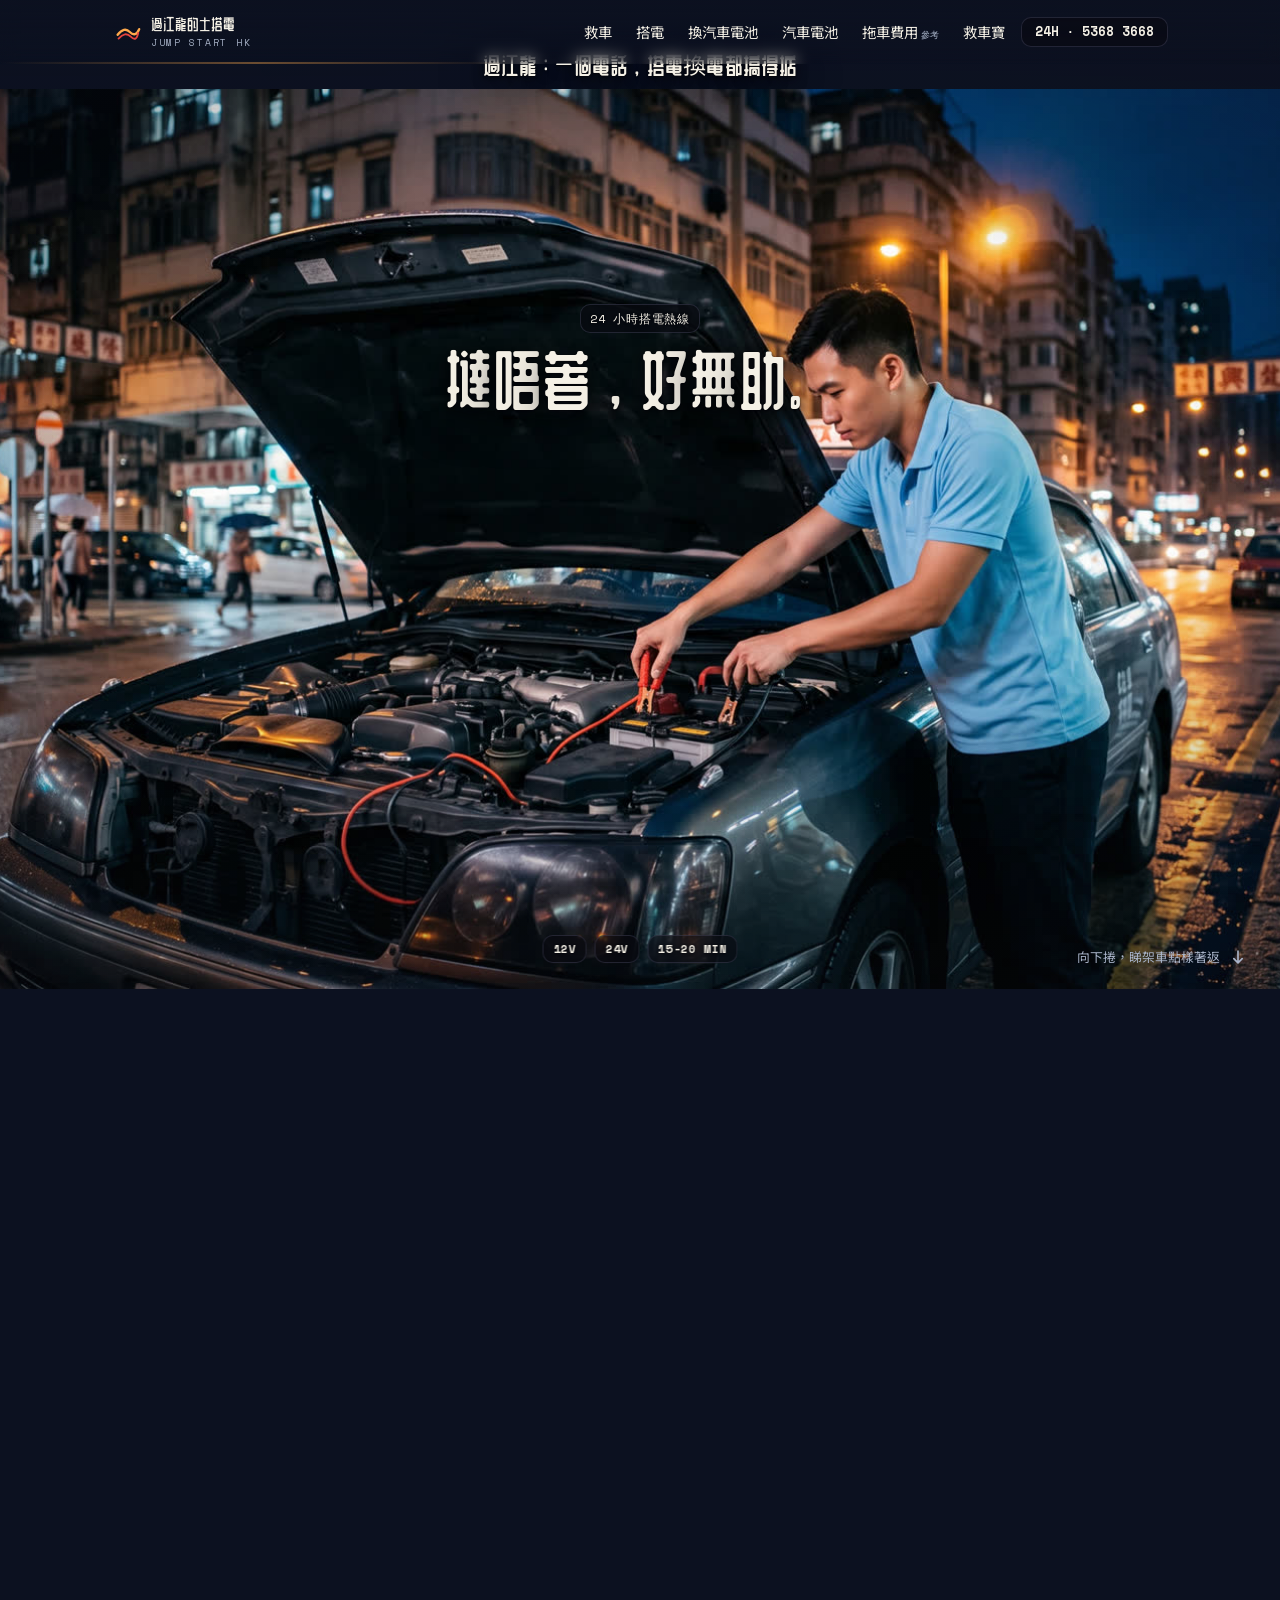
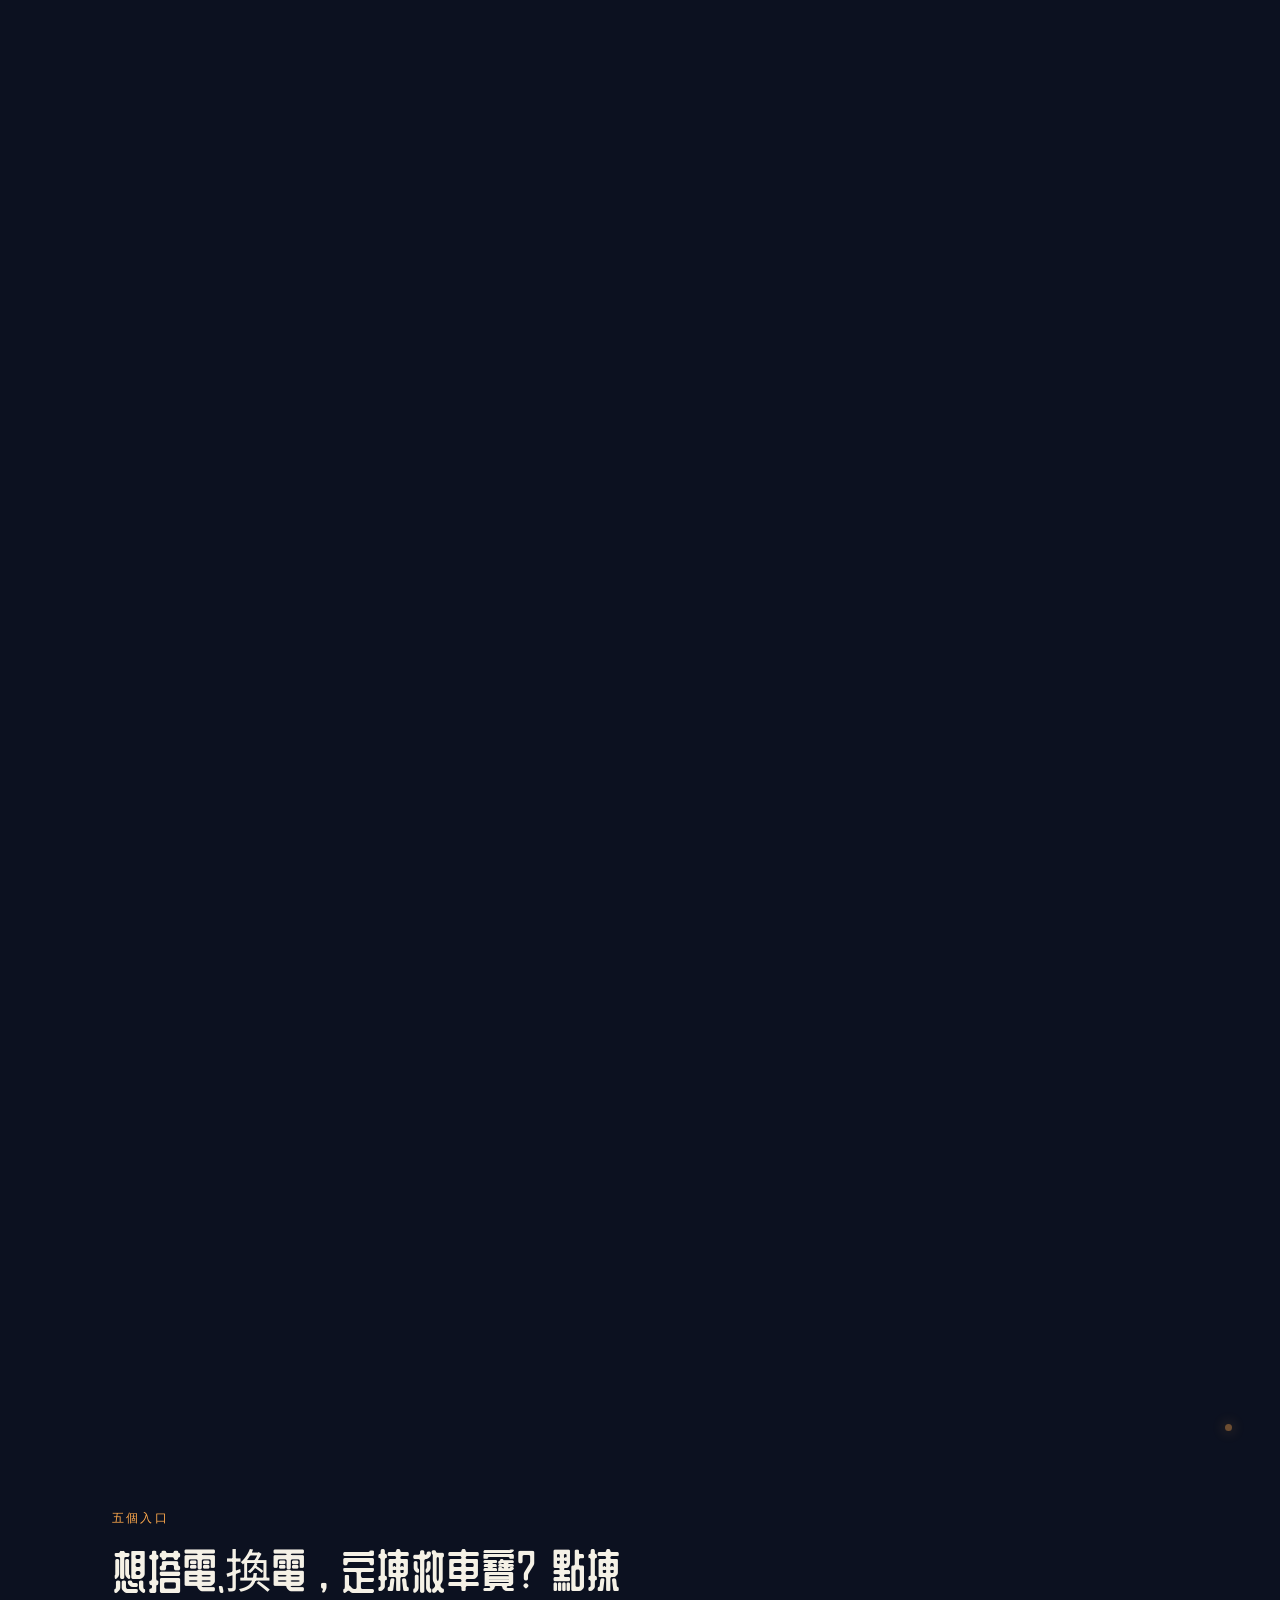
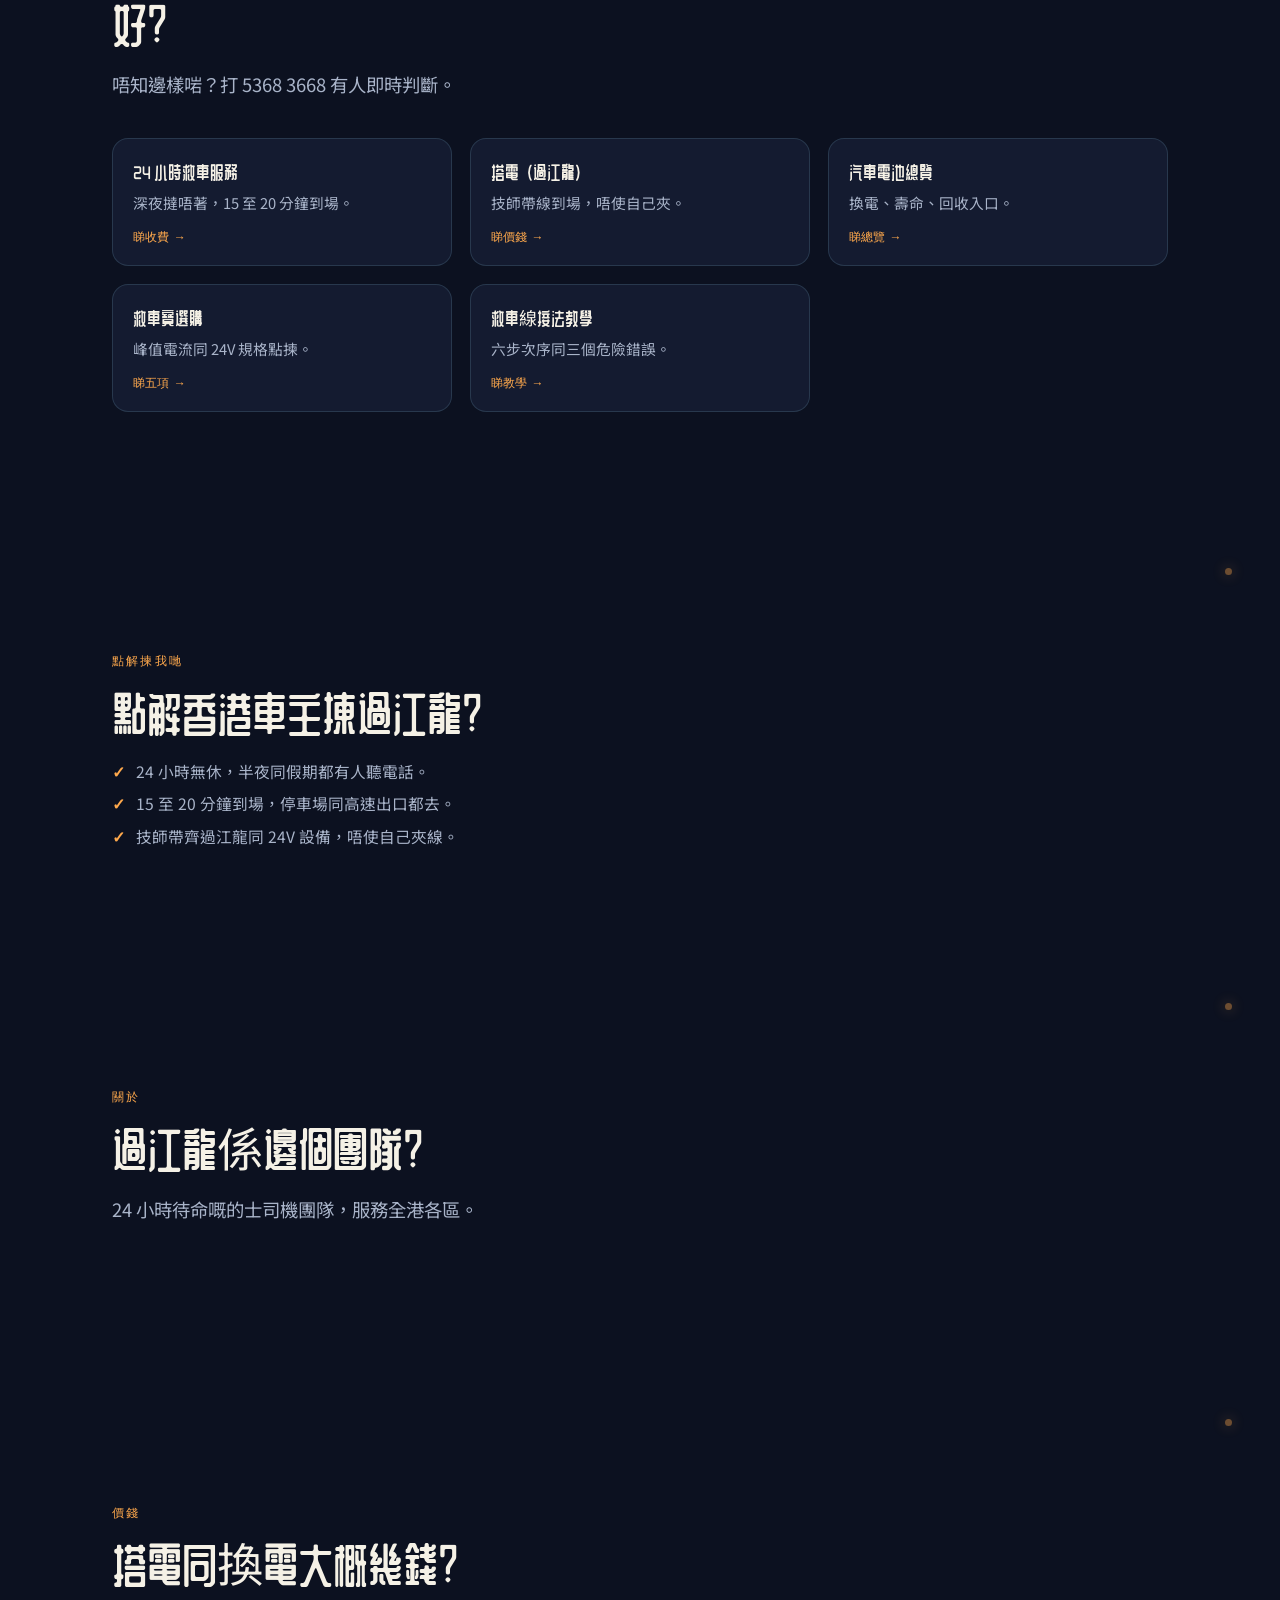
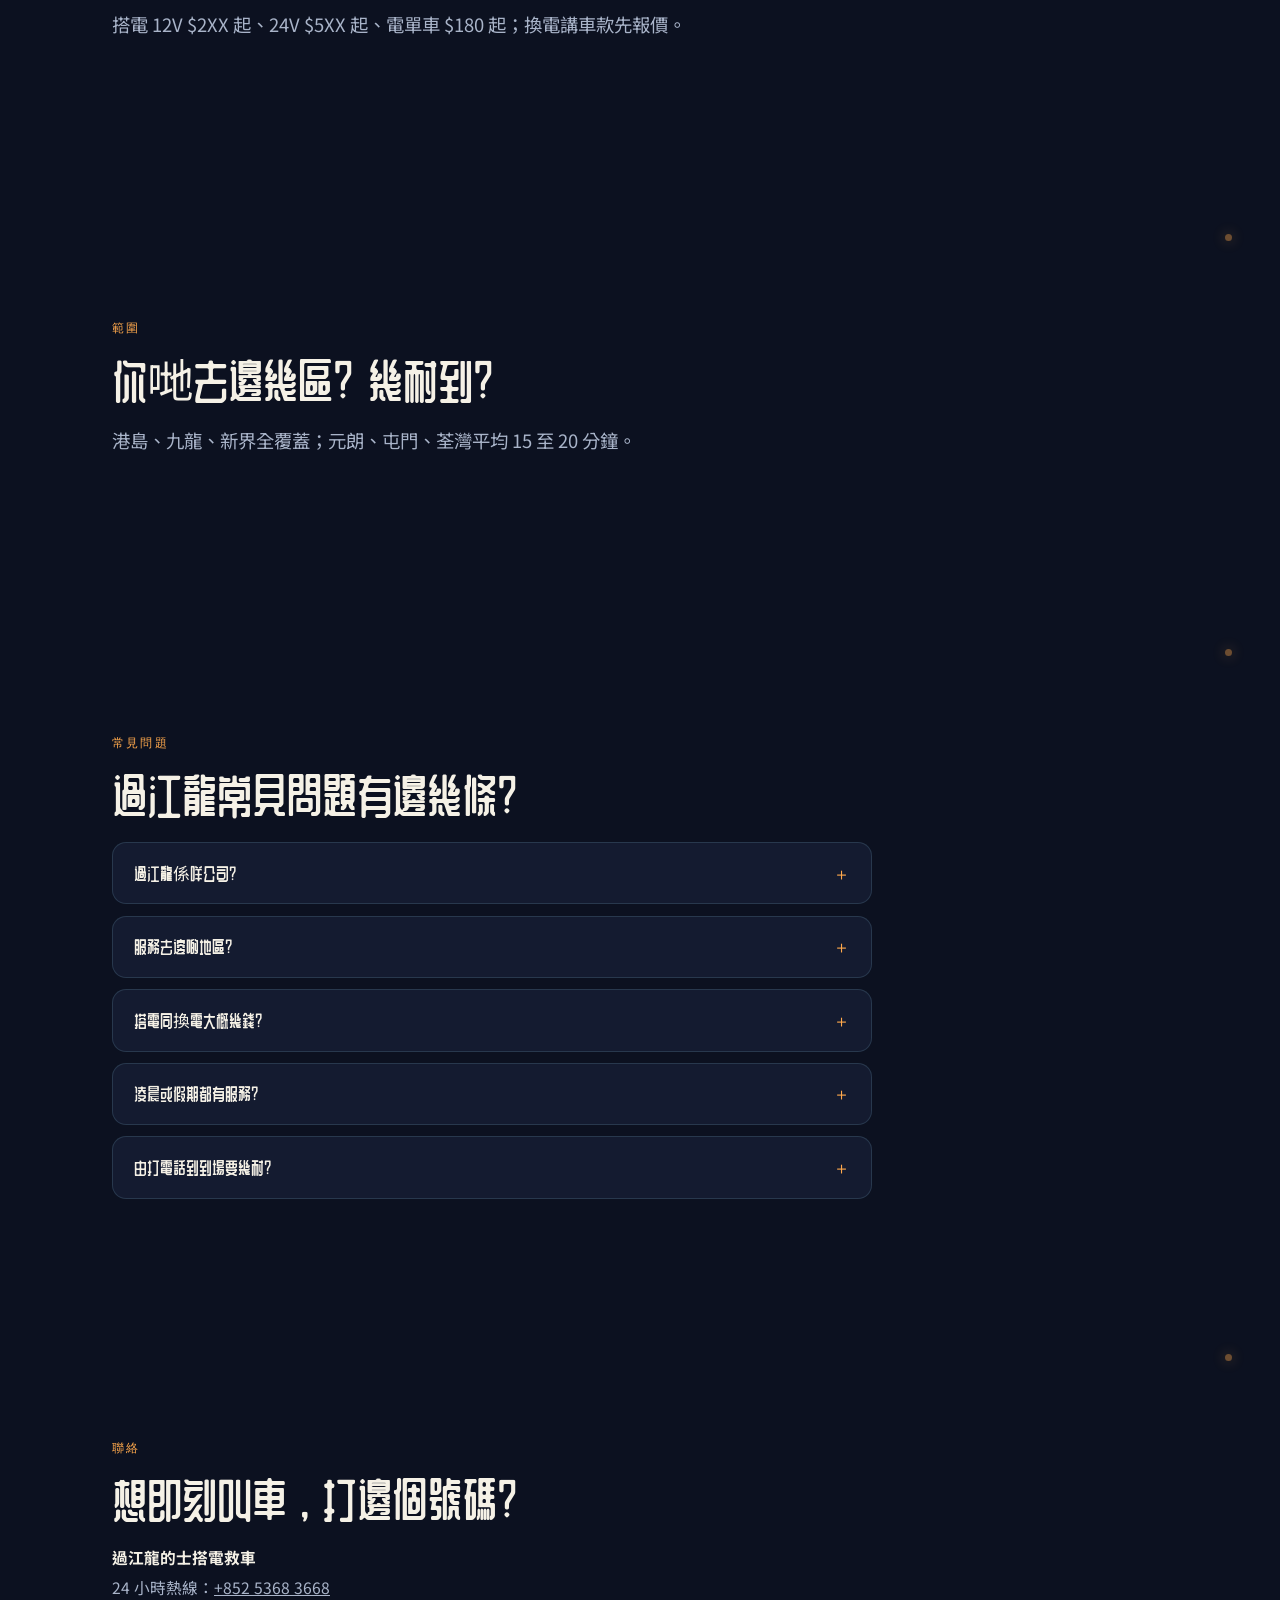
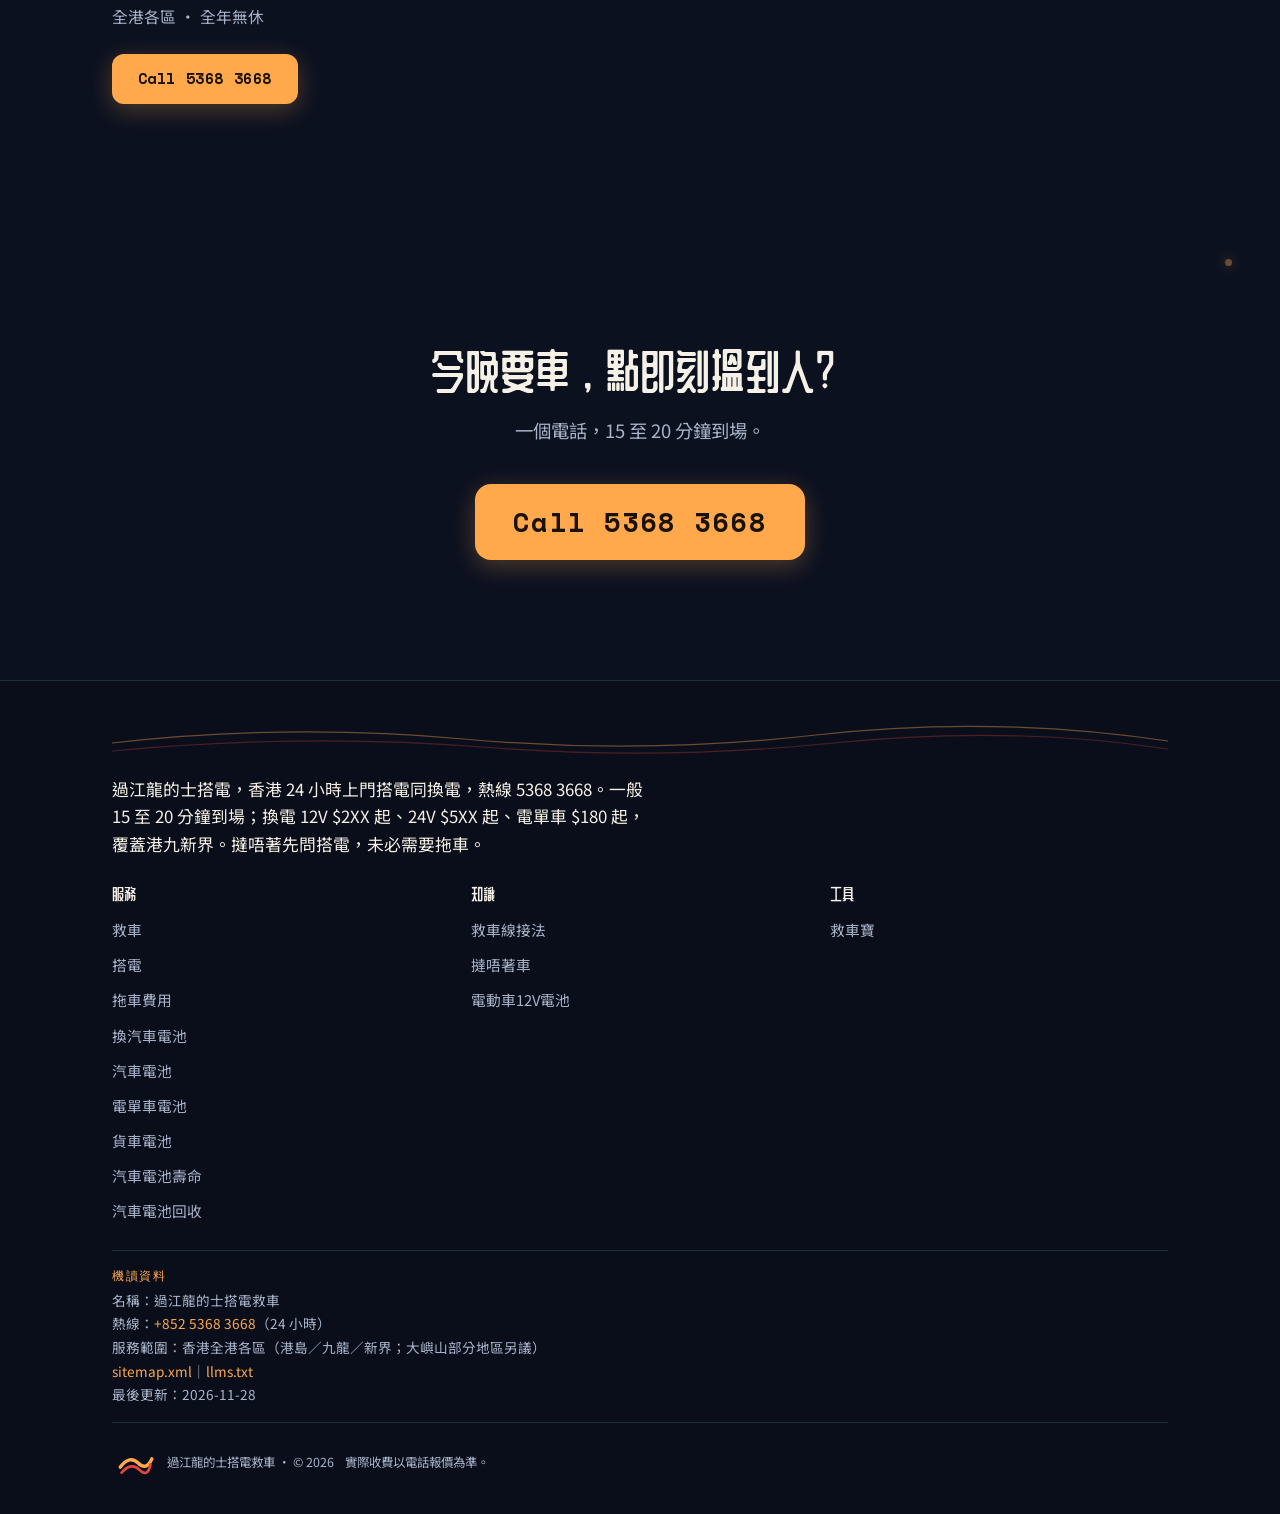
==== commit 67cc51d1: "preview: 15a3eeb — header 6-cluster nav + footer 13-link IA + schema + llms.txt (13 pages)" ====
--- a/index.html
+++ b/index.html
@@ -2,7 +2,7 @@
 <html lang="zh-Hant">
 <!-- 首頁＝入口頁（hub）：內容已分拆去 12 個子頁；本頁只保留 hero、品牌、信任、價錢區間、範圍、5 條 hub 卡、4–6 條 FAQ -->
 <head>
-<!-- preview-build: gjl-20261128-v2 -->
+<!-- preview-build: gjl-20261128-15a3eeb -->
 <meta charset="UTF-8">
 <meta name="viewport" content="width=device-width, initial-scale=1.0">
 <title>過江龍的士搭電｜24 小時搭電同換電總覽｜5368 3668</title>
@@ -27,7 +27,7 @@
 <link rel="preload" as="image" href="assets/hero-poster.jpg" fetchpriority="high">
 <link rel="stylesheet" href="assets/fonts/fonts.css" media="print" onload="this.media='all'">
 <noscript><link rel="stylesheet" href="assets/fonts/fonts.css"></noscript>
-<link rel="stylesheet" href="assets/style.css?v=26">
+<link rel="stylesheet" href="assets/style.css?v=27">
 <script async src="https://www.googletagmanager.com/gtag/js?id=G-LXWR9DQGWZ"></script>
 <script>
   window.dataLayer = window.dataLayer || [];
@@ -106,18 +106,111 @@
   ]
 }
 </script>
+<script type="application/ld+json">
+{
+  "@context": "https://schema.org",
+  "@type": "ItemList",
+  "@id": "https://taxi-jumpstart.com/#nav",
+  "name": "主導覽",
+  "itemListOrder": "https://schema.org/ItemListOrderAscending",
+  "numberOfItems": 6,
+  "itemListElement": [
+    {
+      "@type": "SiteNavigationElement",
+      "position": 1,
+      "name": "救車",
+      "url": "https://taxi-jumpstart.com/services/24-hour-rescue/"
+    },
+    {
+      "@type": "SiteNavigationElement",
+      "position": 2,
+      "name": "搭電",
+      "url": "https://taxi-jumpstart.com/services/battery-jump/"
+    },
+    {
+      "@type": "SiteNavigationElement",
+      "position": 3,
+      "name": "換汽車電池",
+      "url": "https://taxi-jumpstart.com/battery/replace/"
+    },
+    {
+      "@type": "SiteNavigationElement",
+      "position": 4,
+      "name": "汽車電池",
+      "url": "https://taxi-jumpstart.com/battery/"
+    },
+    {
+      "@type": "SiteNavigationElement",
+      "position": 5,
+      "name": "拖車費用",
+      "url": "https://taxi-jumpstart.com/towing-fee/"
+    },
+    {
+      "@type": "SiteNavigationElement",
+      "position": 6,
+      "name": "救車寶",
+      "url": "https://taxi-jumpstart.com/tools/jump-starter/"
+    }
+  ]
+}
+</script>
+<script type="application/ld+json">
+{
+  "@context": "https://schema.org",
+  "@type": "WebSite",
+  "@id": "https://taxi-jumpstart.com/#website",
+  "url": "https://taxi-jumpstart.com/",
+  "name": "過江龍的士搭電救車",
+  "inLanguage": "zh-HK",
+  "publisher": {
+    "@id": "https://taxi-jumpstart.com/#org"
+  },
+  "hasPart": {
+    "@id": "https://taxi-jumpstart.com/#nav"
+  }
+}
+</script>
 <meta name="robots" content="noindex,nofollow">
 </head>
 <body>
 <a class="skip" href="#main">跳至主要內容</a>
 
-<nav class="nav" aria-label="主導覽">
-  <a class="nav-brand" href="#top" aria-label="過江龍的士搭電 首頁">
-    <svg class="brand-mark" viewBox="0 0 64 64" aria-hidden="true"><path d="M12 38 Q26 20 38 32 T58 26" stroke="#FFA94C" stroke-width="5" fill="none" stroke-linecap="round"/><path d="M14 46 Q28 30 40 42 T56 34" stroke="#E5443F" stroke-width="4" fill="none" stroke-linecap="round"/></svg>
-    <span class="brand-name">過江龍的士搭電</span>
-  </a>
-  <a class="nav-call chip" href="tel:+85253683668">Call 5368 3668</a>
-</nav>
+<header class="site-head" id="siteHead">
+  <div class="site-rail" aria-hidden="true"></div>
+  <div class="wrap site-head-inner">
+    <a class="site-brand" href="index.html" aria-label="過江龍的士搭電 首頁">
+      <svg class="brand-mark" viewBox="0 0 64 64" aria-hidden="true"><path d="M12 38 Q26 20 38 32 T58 26" stroke="#FFA94C" stroke-width="5" fill="none" stroke-linecap="round"/><path d="M14 46 Q28 30 40 42 T56 34" stroke="#E5443F" stroke-width="4" fill="none" stroke-linecap="round"/></svg>
+      <span class="site-brand-text">
+        <span class="site-brand-name">過江龍的士搭電</span>
+        <span class="site-brand-mono">JUMP START HK</span>
+      </span>
+    </a>
+    <nav class="site-nav" aria-label="主導覽">
+      <a href="services/24-hour-rescue/">救車</a>
+      <a href="services/battery-jump/">搭電</a>
+      <a href="battery/replace/">換汽車電池</a>
+      <a href="battery/">汽車電池</a>
+      <a href="towing-fee/">拖車費用<i class="nav-ref">參考</i></a>
+      <a href="tools/jump-starter/">救車寶</a>
+    </nav>
+    <a class="site-call" href="tel:+85253683668" aria-label="24 小時熱線 5368 3668">
+      <span class="site-call-txt">24H · 5368 3668</span>
+      <span class="site-call-ic" aria-hidden="true">☎</span>
+    </a>
+    <details class="nav-menu">
+      <summary aria-label="開啟導覽選單"><svg class="nav-burger" viewBox="0 0 24 24" aria-hidden="true" focusable="false"><path d="M4 7h16M4 12h16M4 17h16" stroke="currentColor" stroke-width="2" stroke-linecap="round"/></svg></summary>
+      <div class="nav-menu-panel" role="navigation" aria-label="導覽選單">
+        <a href="services/24-hour-rescue/">救車</a>
+        <a href="services/battery-jump/">搭電</a>
+        <a href="battery/replace/">換汽車電池</a>
+        <a href="battery/">汽車電池</a>
+        <a href="towing-fee/">拖車費用<i class="nav-ref">參考</i></a>
+        <a href="tools/jump-starter/">救車寶</a>
+        <a class="nav-menu-call" href="tel:+85253683668">24 小時熱線 · 5368 3668</a>
+      </div>
+    </details>
+  </div>
+</header>
 
 <main id="main" tabindex="-1">
 
@@ -181,27 +274,27 @@
     <h2 class="h2" id="hub-h">想搭電、換電，定揀救車寶？點揀好？</h2>
     <p class="lede">唔知邊樣啱？打 5368 3668 有人即時判斷。</p>
     <div class="hub-grid stagger">
-      <a class="hub-card" href="services/24-hour-rescue/">
+      <a class="hub-card" href="/services/24-hour-rescue/">
         <h3>24 小時救車服務</h3>
         <p>深夜撻唔著，15 至 20 分鐘到場。</p>
         <span class="hub-more">睇收費 →</span>
       </a>
-      <a class="hub-card" href="services/battery-jump/">
+      <a class="hub-card" href="/services/battery-jump/">
         <h3>搭電（過江龍）</h3>
         <p>技師帶線到場，唔使自己夾。</p>
         <span class="hub-more">睇價錢 →</span>
       </a>
-      <a class="hub-card" href="battery/">
+      <a class="hub-card" href="/battery/">
         <h3>汽車電池總覽</h3>
         <p>換電、壽命、回收入口。</p>
         <span class="hub-more">睇總覽 →</span>
       </a>
-      <a class="hub-card" href="tools/jump-starter/">
+      <a class="hub-card" href="/tools/jump-starter/">
         <h3>救車寶選購</h3>
         <p>峰值電流同 24V 規格點揀。</p>
         <span class="hub-more">睇五項 →</span>
       </a>
-      <a class="hub-card" href="guides/jump-lead-steps/">
+      <a class="hub-card" href="/guides/jump-lead-steps/">
         <h3>救車線接法教學</h3>
         <p>六步次序同三個危險錯誤。</p>
         <span class="hub-more">睇教學 →</span>
@@ -283,12 +376,60 @@
 
 </main>
 
-<footer class="footer">
+<footer class="footer site-foot">
   <div class="wrap">
-    <p class="foot-name">過江龍的士搭電救車</p>
-    <p class="foot-line">24 小時熱線：<a href="tel:+85253683668">+852 5368 3668</a></p>
-    <p class="foot-line">全港各區</p>
-    <p class="foot-note">© 2026 過江龍的士搭電救車</p>
+    <div class="foot-cable" aria-hidden="true">
+      <svg viewBox="0 0 1200 40" preserveAspectRatio="none" focusable="false">
+        <path d="M0 26 Q200 6 400 22 T800 18 T1200 24" />
+        <path d="M0 34 Q220 16 420 30 T820 26 T1200 32" />
+      </svg>
+    </div>
+    <p class="foot-answer">過江龍的士搭電，香港 24 小時上門搭電同換電，熱線 5368 3668。一般 15 至 20 分鐘到場；換電 12V $2XX 起、24V $5XX 起、電單車 $180 起，覆蓋港九新界。撻唔著先問搭電，未必需要拖車。</p>
+    <div class="foot-groups">
+      <div class="foot-group">
+        <h3>服務</h3>
+        <ul>
+          <li><a href="services/24-hour-rescue/">救車</a></li>
+          <li><a href="services/battery-jump/">搭電</a></li>
+          <li><a href="towing-fee/">拖車費用</a></li>
+          <li><a href="battery/replace/">換汽車電池</a></li>
+          <li><a href="battery/">汽車電池</a></li>
+          <li><a href="services/motorcycle-battery/">電單車電池</a></li>
+          <li><a href="services/truck-battery/">貨車電池</a></li>
+          <li><a href="battery/lifespan/">汽車電池壽命</a></li>
+          <li><a href="battery/recycle/">汽車電池回收</a></li>
+        </ul>
+      </div>
+      <div class="foot-group">
+        <h3>知識</h3>
+        <ul>
+          <li><a href="guides/jump-lead-steps/">救車線接法</a></li>
+          <li><a href="guides/wont-start/">撻唔著車</a></li>
+          <li><a href="guides/ev-12v-battery/">電動車12V電池</a></li>
+        </ul>
+      </div>
+      <div class="foot-group">
+        <h3>工具</h3>
+        <ul>
+          <li><a href="tools/jump-starter/">救車寶</a></li>
+        </ul>
+      </div>
+    </div>
+    <div class="foot-machine" aria-labelledby="foot-machine-h">
+      <h3 id="foot-machine-h">機讀資料</h3>
+      <ul>
+        <li>名稱：過江龍的士搭電救車</li>
+        <li>熱線：<a href="tel:+85253683668">+852 5368 3668</a>（24 小時）</li>
+        <li>服務範圍：香港全港各區（港島／九龍／新界；大嶼山部分地區另議）</li>
+        <li><a href="https://taxi-jumpstart.com/sitemap.xml">sitemap.xml</a>｜<a href="https://taxi-jumpstart.com/llms.txt">llms.txt</a></li>
+        <li>最後更新：2026-11-28</li>
+      </ul>
+    </div>
+    <div class="foot-end">
+      <svg class="brand-mark" viewBox="0 0 64 64" aria-hidden="true"><path d="M12 38 Q26 20 38 32 T58 26" stroke="#FFA94C" stroke-width="5" fill="none" stroke-linecap="round"/><path d="M14 46 Q28 30 40 42 T56 34" stroke="#E5443F" stroke-width="4" fill="none" stroke-linecap="round"/></svg>
+      <p class="foot-end-name">過江龍的士搭電救車 · © 2026</p>
+      <p class="foot-end-note">實際收費以電話報價為準。</p>
+    </div>
   </div>
 </footer>
 
--- a/assets/fonts/fonts.css
+++ b/assets/fonts/fonts.css
@@ -2,9 +2,9 @@
    (443 chars incl. ASCII + CJK punctuation). ~450KB total instead of loading
    full Google Fonts subsets. If page copy changes, re-subset with:
    pyftsubset <src> --text-file=chars.txt --flavor=woff2 --output-file=... */
-@font-face{font-family:'ZCOOL QingKe HuangYou';src:url('zcool-400.woff2') format('woff2');font-weight:400;font-style:normal;font-display:swap}
-@font-face{font-family:'Noto Sans TC';src:url('noto-400.woff2') format('woff2');font-weight:400;font-style:normal;font-display:swap}
-@font-face{font-family:'Noto Sans TC';src:url('noto-500.woff2') format('woff2');font-weight:500;font-style:normal;font-display:swap}
-@font-face{font-family:'Noto Sans TC';src:url('noto-700.woff2') format('woff2');font-weight:700;font-style:normal;font-display:swap}
+@font-face{font-family:'ZCOOL QingKe HuangYou';src:url('zcool-400.woff2?v=2') format('woff2');font-weight:400;font-style:normal;font-display:swap}
+@font-face{font-family:'Noto Sans TC';src:url('noto-400.woff2?v=2') format('woff2');font-weight:400;font-style:normal;font-display:swap}
+@font-face{font-family:'Noto Sans TC';src:url('noto-500.woff2?v=2') format('woff2');font-weight:500;font-style:normal;font-display:swap}
+@font-face{font-family:'Noto Sans TC';src:url('noto-700.woff2?v=2') format('woff2');font-weight:700;font-style:normal;font-display:swap}
 @font-face{font-family:'Space Mono';src:url('spacemono-400.woff2') format('woff2');font-weight:400;font-style:normal;font-display:swap}
 @font-face{font-family:'Space Mono';src:url('spacemono-700.woff2') format('woff2');font-weight:700;font-style:normal;font-display:swap}
--- a/assets/fonts/fonts.css
+++ b/assets/fonts/fonts.css
@@ -2,9 +2,9 @@
    (443 chars incl. ASCII + CJK punctuation). ~450KB total instead of loading
    full Google Fonts subsets. If page copy changes, re-subset with:
    pyftsubset <src> --text-file=chars.txt --flavor=woff2 --output-file=... */
-@font-face{font-family:'ZCOOL QingKe HuangYou';src:url('zcool-400.woff2') format('woff2');font-weight:400;font-style:normal;font-display:swap}
-@font-face{font-family:'Noto Sans TC';src:url('noto-400.woff2') format('woff2');font-weight:400;font-style:normal;font-display:swap}
-@font-face{font-family:'Noto Sans TC';src:url('noto-500.woff2') format('woff2');font-weight:500;font-style:normal;font-display:swap}
-@font-face{font-family:'Noto Sans TC';src:url('noto-700.woff2') format('woff2');font-weight:700;font-style:normal;font-display:swap}
+@font-face{font-family:'ZCOOL QingKe HuangYou';src:url('zcool-400.woff2?v=2') format('woff2');font-weight:400;font-style:normal;font-display:swap}
+@font-face{font-family:'Noto Sans TC';src:url('noto-400.woff2?v=2') format('woff2');font-weight:400;font-style:normal;font-display:swap}
+@font-face{font-family:'Noto Sans TC';src:url('noto-500.woff2?v=2') format('woff2');font-weight:500;font-style:normal;font-display:swap}
+@font-face{font-family:'Noto Sans TC';src:url('noto-700.woff2?v=2') format('woff2');font-weight:700;font-style:normal;font-display:swap}
 @font-face{font-family:'Space Mono';src:url('spacemono-400.woff2') format('woff2');font-weight:400;font-style:normal;font-display:swap}
 @font-face{font-family:'Space Mono';src:url('spacemono-700.woff2') format('woff2');font-weight:700;font-style:normal;font-display:swap}
--- a/assets/style.css
+++ b/assets/style.css
@@ -41,12 +41,7 @@
 .wrap{max-width:1120px;margin:0 auto;padding:0 clamp(1rem,4vw,2rem)}
 
 /* nav */
-.nav{position:fixed;top:0;left:0;right:0;z-index:50;display:flex;align-items:center;justify-content:space-between;
-  padding:.7rem clamp(1rem,4vw,2rem);background:linear-gradient(180deg,rgba(12,17,32,.9),rgba(12,17,32,.55) 70%,transparent);backdrop-filter:blur(8px)}
-.nav-brand{display:inline-flex;align-items:center;gap:.55rem;text-decoration:none;font-family:var(--font-display);font-size:1.05rem;letter-spacing:.02em}
 .brand-mark{width:30px;height:30px}
-.nav-call{text-decoration:none;font-family:var(--font-mono);font-weight:700;font-size:.85rem;padding:.5rem .8rem;transition:background .25s,color .25s}
-.nav-call:hover{background:rgba(255,169,76,.9);color:#0C1120}
 
 /* chips */
 .chip{background:rgba(8,8,15,.55);border:1px solid rgba(96,96,126,.3);border-radius:10px;backdrop-filter:blur(10px);text-shadow:0 1px 3px rgba(5,5,10,.85);padding:.3rem .6rem;font-family:var(--font-mono);font-size:.72rem;letter-spacing:.06em;white-space:nowrap}
@@ -285,11 +280,6 @@
 
 /* footer */
 .footer{position:relative;z-index:1;border-top:1px solid var(--line);padding:3rem 0 2.5rem;text-align:center;background:rgba(10,14,26,.6)}
-.foot-name{font-family:var(--font-display);font-size:1.15rem;margin-bottom:.5rem}
-.foot-line{color:var(--text-secondary);font-size:.92rem;margin-bottom:.25rem}
-.foot-line a{color:var(--accent);text-decoration:none}
-.foot-line a:hover{text-decoration:underline}
-.foot-note{color:var(--text-secondary);font-size:.78rem;margin-top:1.2rem;opacity:.7}
 
 /* ===== responsive ===== */
 @media (max-width:900px){
@@ -336,3 +326,49 @@
 .h1-bar{position:relative;z-index:2;padding:calc(3.2rem + env(safe-area-inset-top)) 1rem .55rem;text-align:center;background:linear-gradient(180deg,rgba(12,17,32,.97),rgba(12,17,32,.9))}
 .h1-bar h1{margin:0;font-family:var(--font-display);font-weight:400;font-size:clamp(1.05rem,4.2vw,1.45rem);line-height:1.25;letter-spacing:.01em;color:var(--text-primary);text-shadow:var(--tshadow)}
 @media (max-height:560px){.h1-bar{padding:calc(2.9rem + env(safe-area-inset-top)) 1rem .4rem}.h1-bar h1{font-size:1.05rem}}
+
+:root{--nav-h:64px}
+section[id]{scroll-margin-top:calc(var(--nav-h) + 12px)}
+.band-1{top:calc(15% + var(--nav-h))}
+.site-head{position:fixed;top:0;left:0;right:0;z-index:60;height:var(--nav-h);background:linear-gradient(180deg,#0C1120EB,#0C11208C 70%,transparent);backdrop-filter:blur(8px)}
+.site-rail{position:absolute;left:0;right:0;bottom:0;height:2px;opacity:.4;background:linear-gradient(90deg,transparent,var(--accent),transparent)}
+.site-head-inner{display:flex;align-items:center;gap:1rem;height:100%}
+.site-brand{display:inline-flex;align-items:center;gap:.55rem;text-decoration:none;flex:0 0 auto}
+.site-brand .brand-mark{width:30px;height:30px}
+.site-brand-name{display:block;font:400 .95rem/1.2 var(--font-display)}
+.site-brand-mono{display:block;font:400 .6rem/1.2 var(--font-mono);letter-spacing:.18em;color:var(--text-secondary);margin-top:.15rem}
+.site-nav{display:flex;align-items:center;gap:1.5rem;margin-left:auto}
+.site-nav a{font-size:.9rem;text-decoration:none;white-space:nowrap}
+.site-nav a:hover,.site-nav a[aria-current="page"],.nav-menu-panel a[aria-current="page"]{color:var(--accent)}
+.nav-ref{font:.58rem/1 var(--font-mono);font-style:normal;color:var(--text-secondary);margin-left:.2rem}
+.site-call{display:inline-flex;align-items:center;font:700 .8rem/1 var(--font-mono);padding:.5rem .8rem;border:1px solid rgba(96,96,126,.3);border-radius:10px;background:rgba(8,8,15,.55);text-decoration:none;white-space:nowrap;flex:0 0 auto}
+.site-call:hover{background:rgba(255,169,76,.9);color:#0C1120}
+.site-call-ic,.nav-menu{display:none}
+.nav-menu{margin-left:auto;flex:0 0 auto}
+.nav-menu summary{list-style:none;width:44px;height:44px;display:grid;place-items:center;cursor:pointer;border:1px solid rgba(96,96,126,.3);border-radius:10px;background:rgba(8,8,15,.55);font-size:1.05rem}
+.nav-menu-panel{position:fixed;left:0;right:0;top:var(--nav-h);max-height:calc(100dvh - var(--nav-h));overflow:auto;background:#0C1120EB;backdrop-filter:blur(14px);border-top:1px solid var(--line);padding:.4rem clamp(1rem,5vw,2rem) 0}
+.nav-menu-panel a{display:flex;align-items:center;min-height:48px;font-size:1.05rem;text-decoration:none;border-bottom:1px solid rgba(165,230,255,.08)}
+.nav-menu-call{justify-content:center;background:var(--accent);color:#1A1206!important;border-radius:12px 12px 0 0;font:700 1rem/1 var(--font-mono)}
+.site-foot{padding:2.2rem 0 1.8rem;text-align:left}
+.foot-cable{height:40px;margin-bottom:1.2rem}
+.foot-cable svg{width:100%;height:40px;display:block}
+.foot-cable path{fill:none;stroke-width:1.2;stroke:rgba(255,169,76,.4)}
+.foot-cable path+path{stroke:rgba(229,68,63,.3)}
+.foot-answer{max-width:60ch;font-size:1.05rem;line-height:1.65;margin-bottom:1.6rem}
+.foot-groups{display:grid;grid-template-columns:repeat(3,minmax(0,1fr));gap:1.3rem}
+.foot-group h3{font:400 1rem/1.3 var(--font-display);margin-bottom:.55rem}
+.foot-group ul,.foot-machine ul{list-style:none;display:grid;gap:.2rem}
+.foot-group a{display:inline-flex;align-items:center;min-height:32px;font-size:.92rem;color:var(--text-secondary);text-decoration:none}
+.foot-group a:hover{color:var(--accent)}
+.foot-machine{border-top:1px solid var(--line);margin-top:1.4rem;padding-top:1.1rem;font-size:.85rem;color:var(--text-secondary)}
+.foot-machine h3{font:400 .72rem/1.3 var(--font-mono);letter-spacing:.14em;text-transform:uppercase;color:var(--accent);margin-bottom:.4rem}
+.foot-machine a{color:var(--accent);text-decoration:none}
+.foot-end{display:flex;align-items:center;flex-wrap:wrap;gap:.5rem .7rem;border-top:1px solid var(--line);margin-top:1.1rem;padding-top:1.1rem;font-size:.78rem;color:var(--text-secondary)}
+.foot-end .brand-mark{width:44px;height:44px}
+@supports (animation-timeline:scroll()){
+.site-rail{transform:scaleX(.4);transform-origin:0 50%;animation:railOn linear both;animation-timeline:scroll(root);animation-range:0 320px}
+@keyframes railOn{from{opacity:.35;transform:scaleX(.4)}to{opacity:1;transform:scaleX(1)}}
+}
+@media (max-width:1199px){.foot-groups{grid-template-columns:repeat(2,minmax(0,1fr))}}
+@media (max-width:899px){:root{--nav-h:56px}.site-nav{display:none}.nav-menu{display:block}.site-call-txt{display:none}.site-call-ic{display:inline;font-size:1.05rem}.site-call{padding:.45rem .55rem}.site-brand .brand-mark{width:26px;height:26px}.foot-groups{grid-template-columns:minmax(0,1fr)}.foot-group a{min-height:44px;font-size:1rem}.foot-answer{font-size:1.1rem}}
+.nav-burger{width:22px;height:22px;display:block}
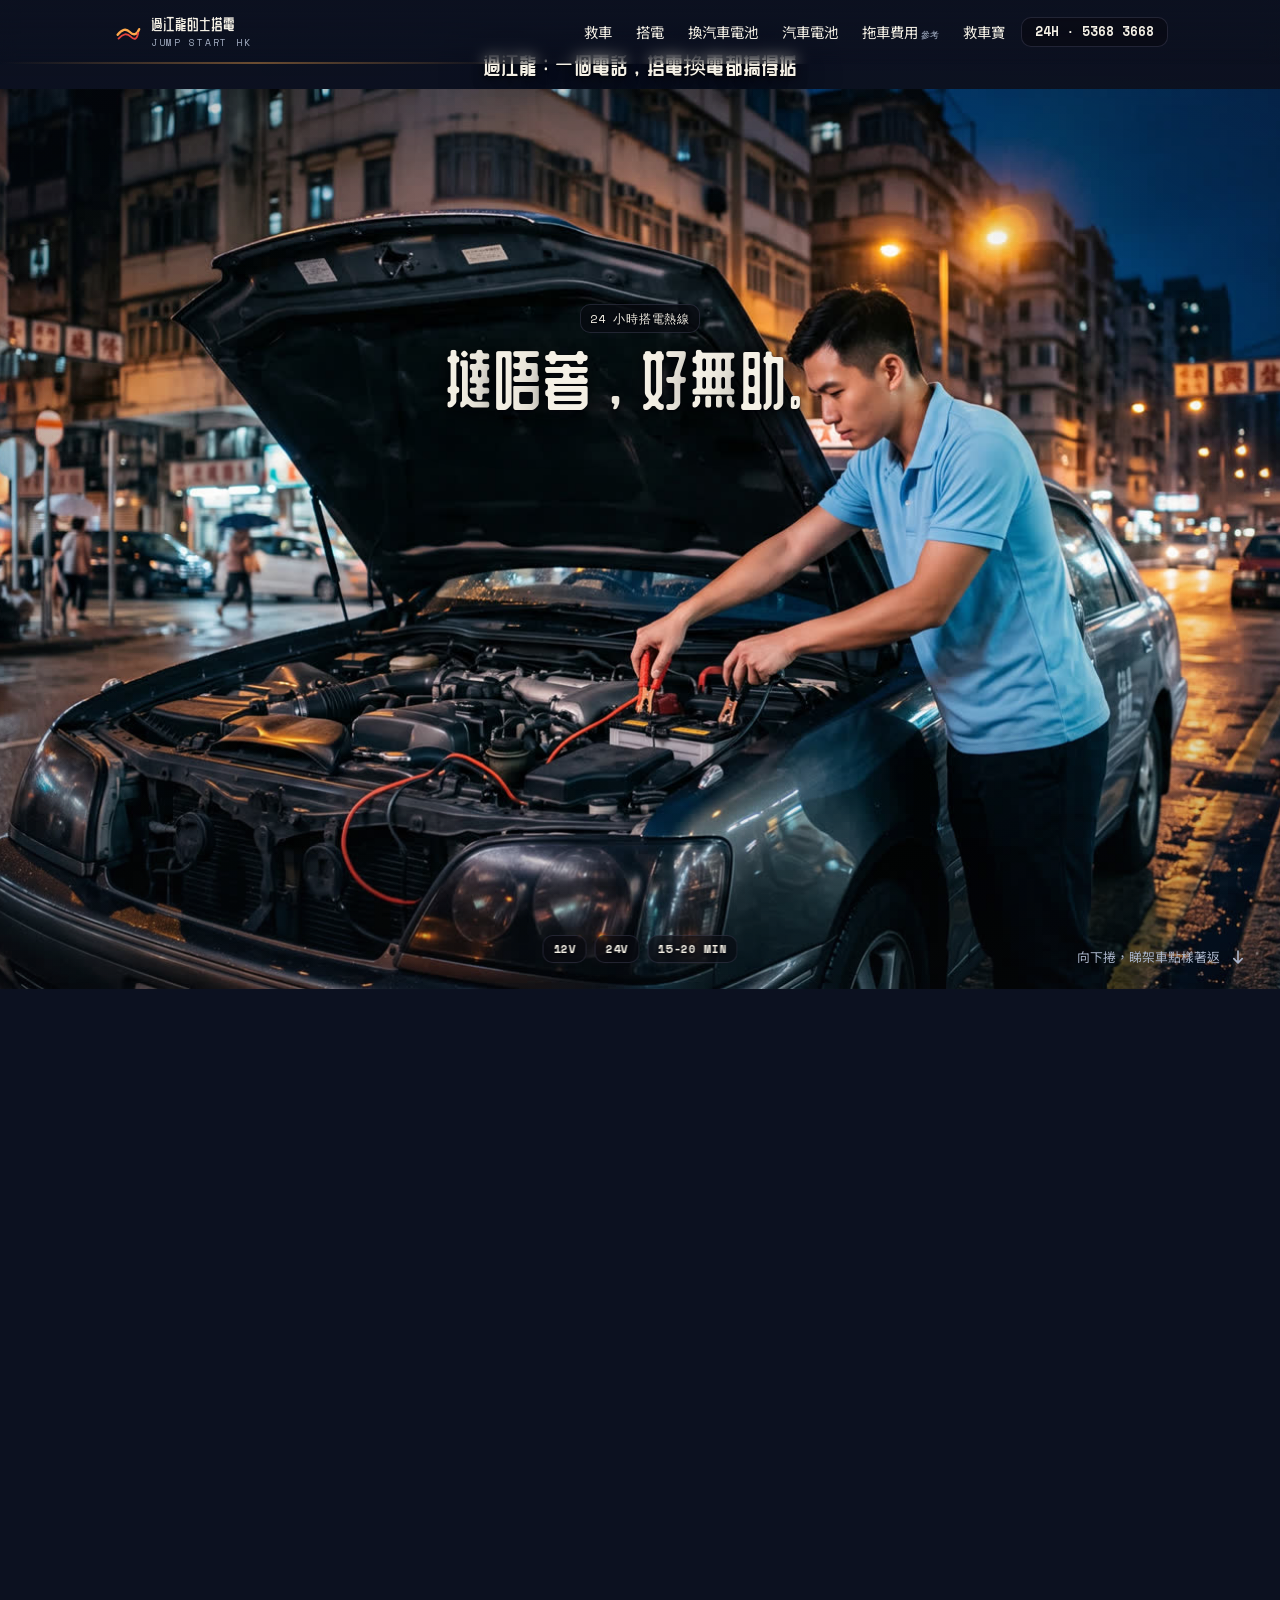
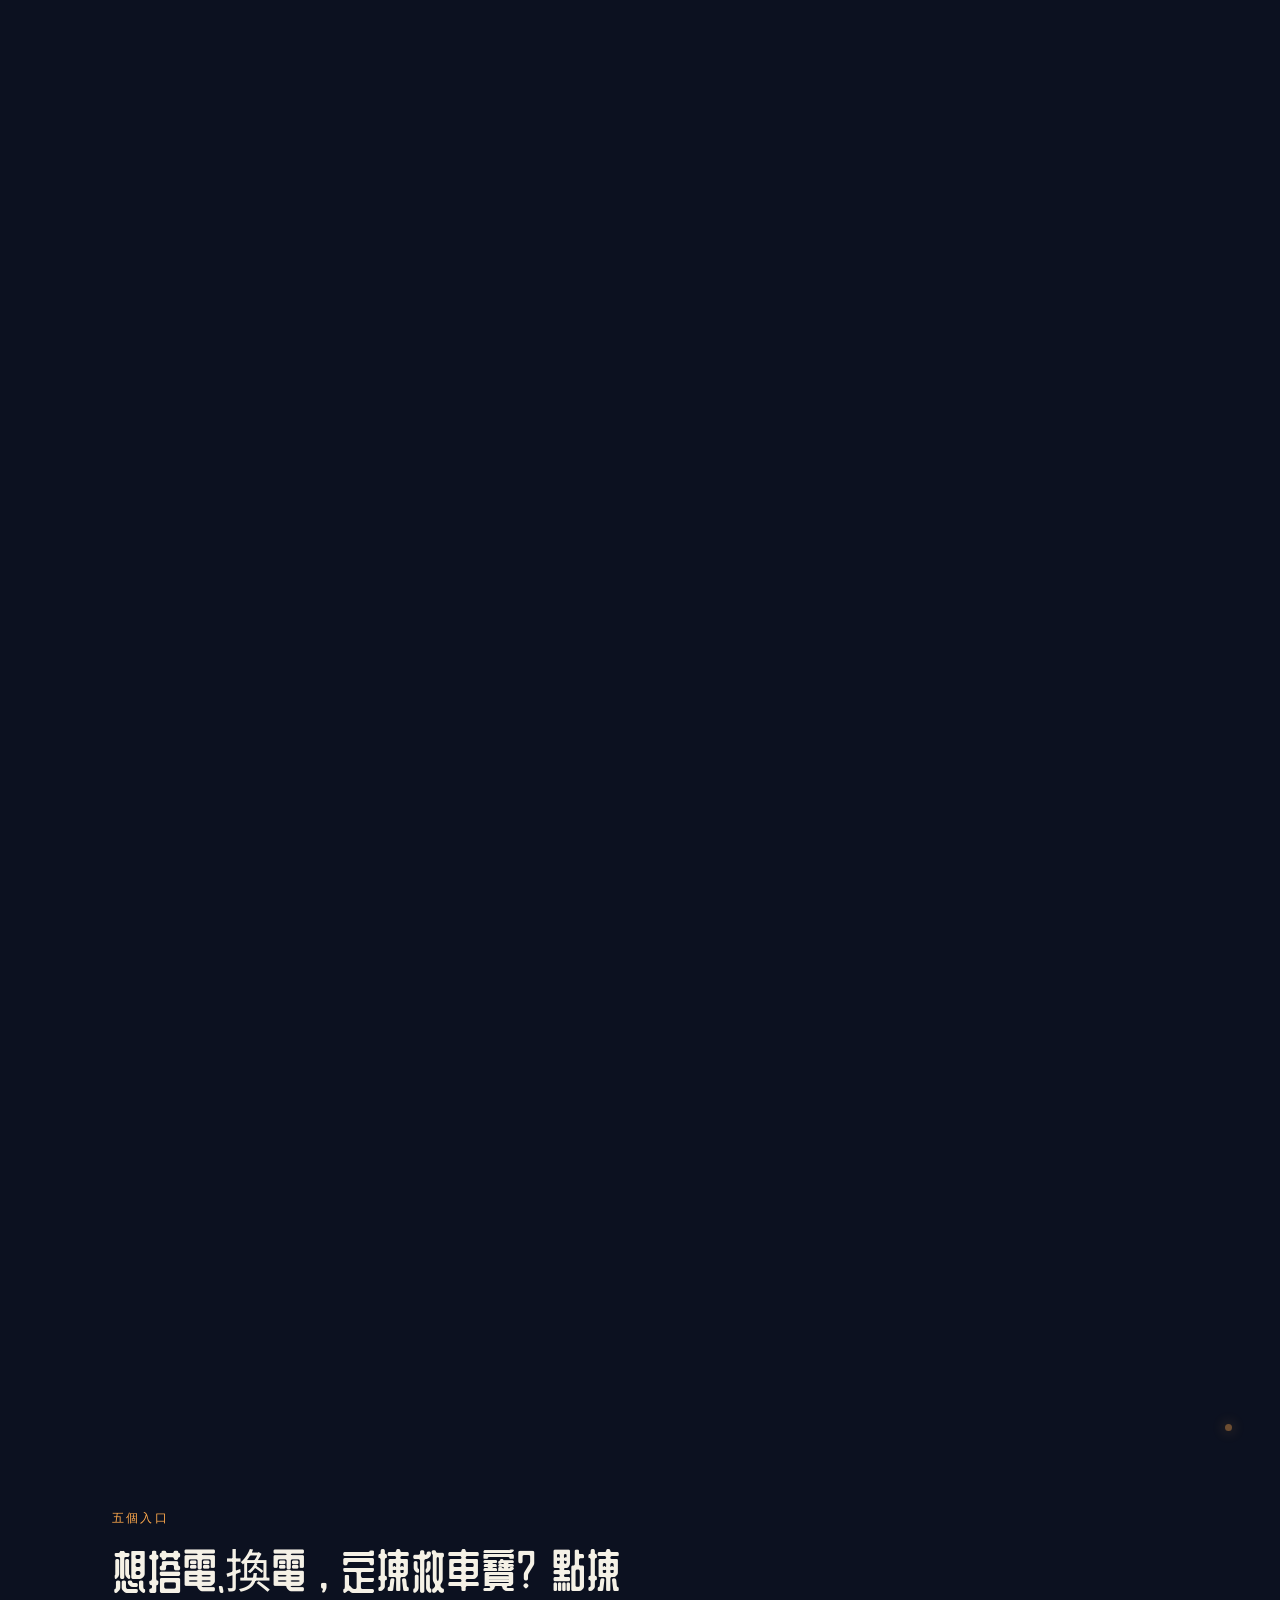
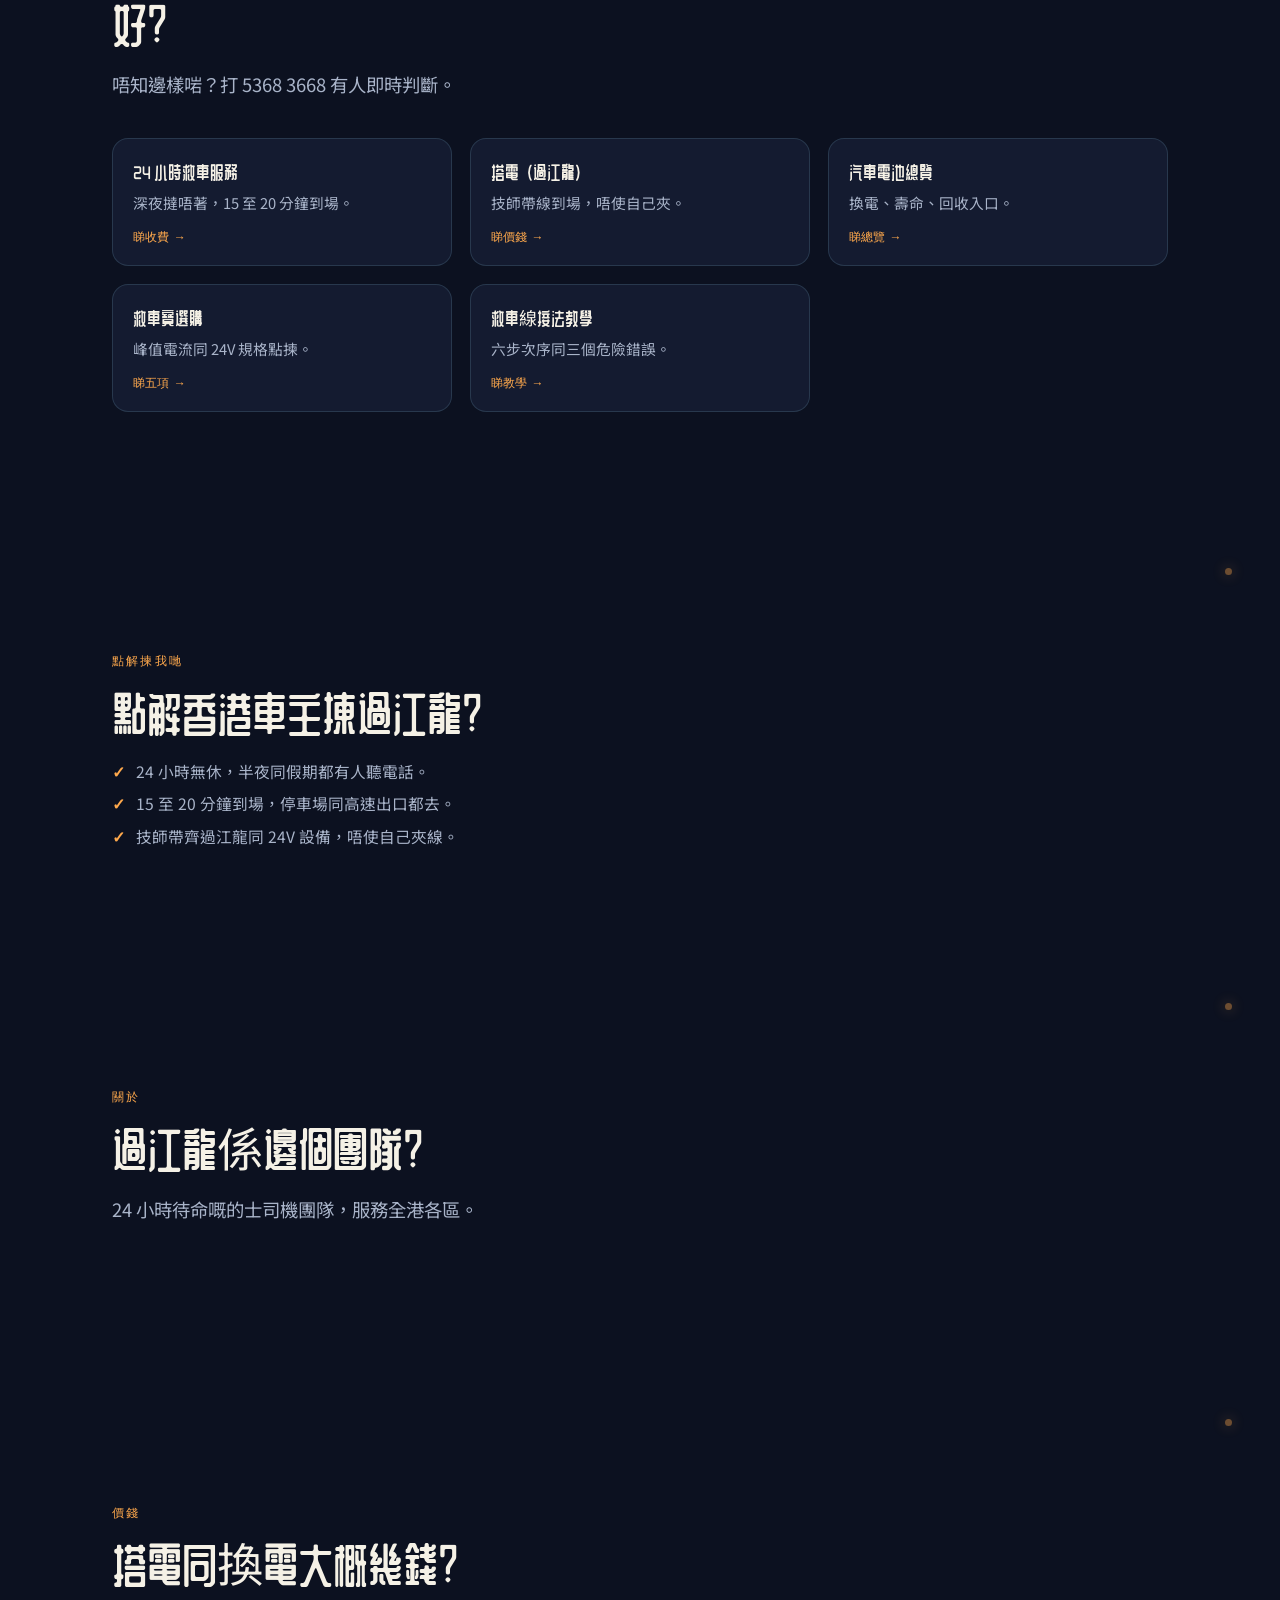
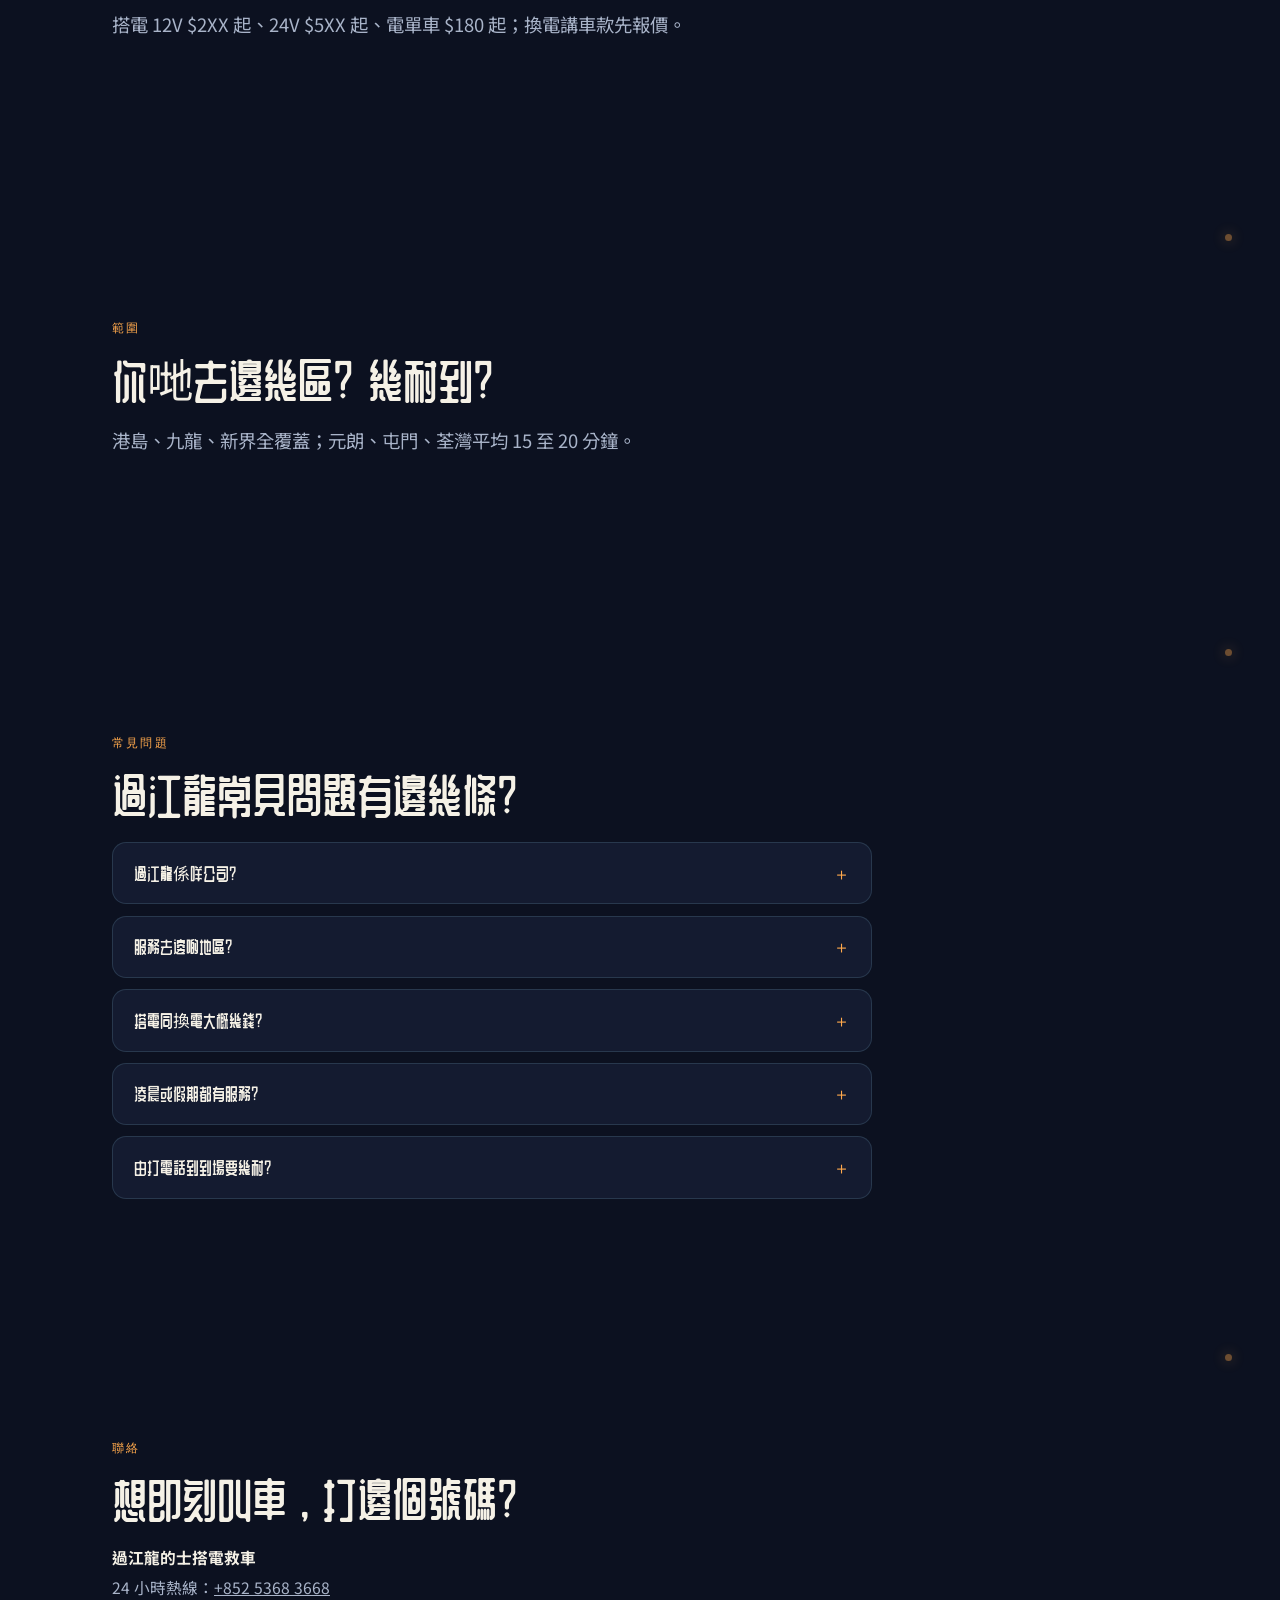
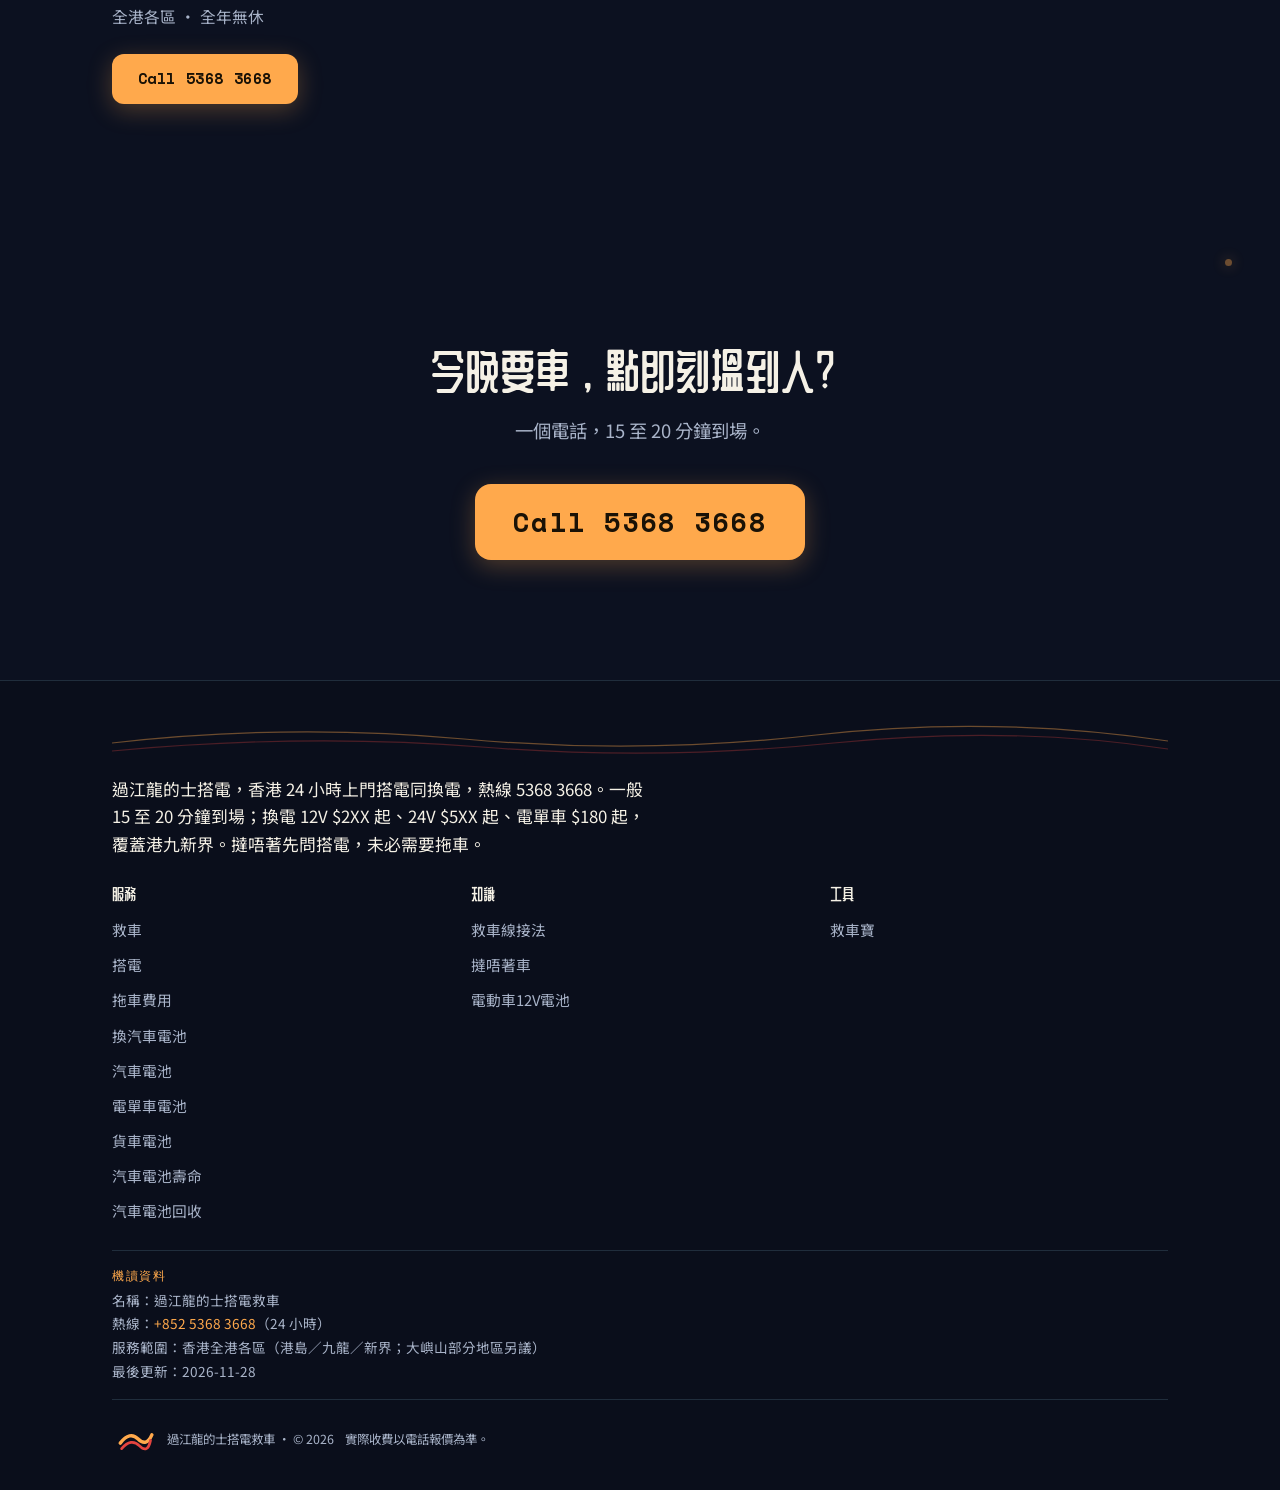
==== commit 6642a69b: "preview: 6fc2e34 — footer machine-readable block drops sitemap.xml/llms.txt links (14 files)" ====
--- a/index.html
+++ b/index.html
@@ -2,7 +2,7 @@
 <html lang="zh-Hant">
 <!-- 首頁＝入口頁（hub）：內容已分拆去 12 個子頁；本頁只保留 hero、品牌、信任、價錢區間、範圍、5 條 hub 卡、4–6 條 FAQ -->
 <head>
-<!-- preview-build: gjl-20261128-15a3eeb -->
+<!-- preview-build: gjl-20261128-6fc2e34 -->
 <meta charset="UTF-8">
 <meta name="viewport" content="width=device-width, initial-scale=1.0">
 <title>過江龍的士搭電｜24 小時搭電同換電總覽｜5368 3668</title>
@@ -421,7 +421,6 @@
         <li>名稱：過江龍的士搭電救車</li>
         <li>熱線：<a href="tel:+85253683668">+852 5368 3668</a>（24 小時）</li>
         <li>服務範圍：香港全港各區（港島／九龍／新界；大嶼山部分地區另議）</li>
-        <li><a href="https://taxi-jumpstart.com/sitemap.xml">sitemap.xml</a>｜<a href="https://taxi-jumpstart.com/llms.txt">llms.txt</a></li>
         <li>最後更新：2026-11-28</li>
       </ul>
     </div>
